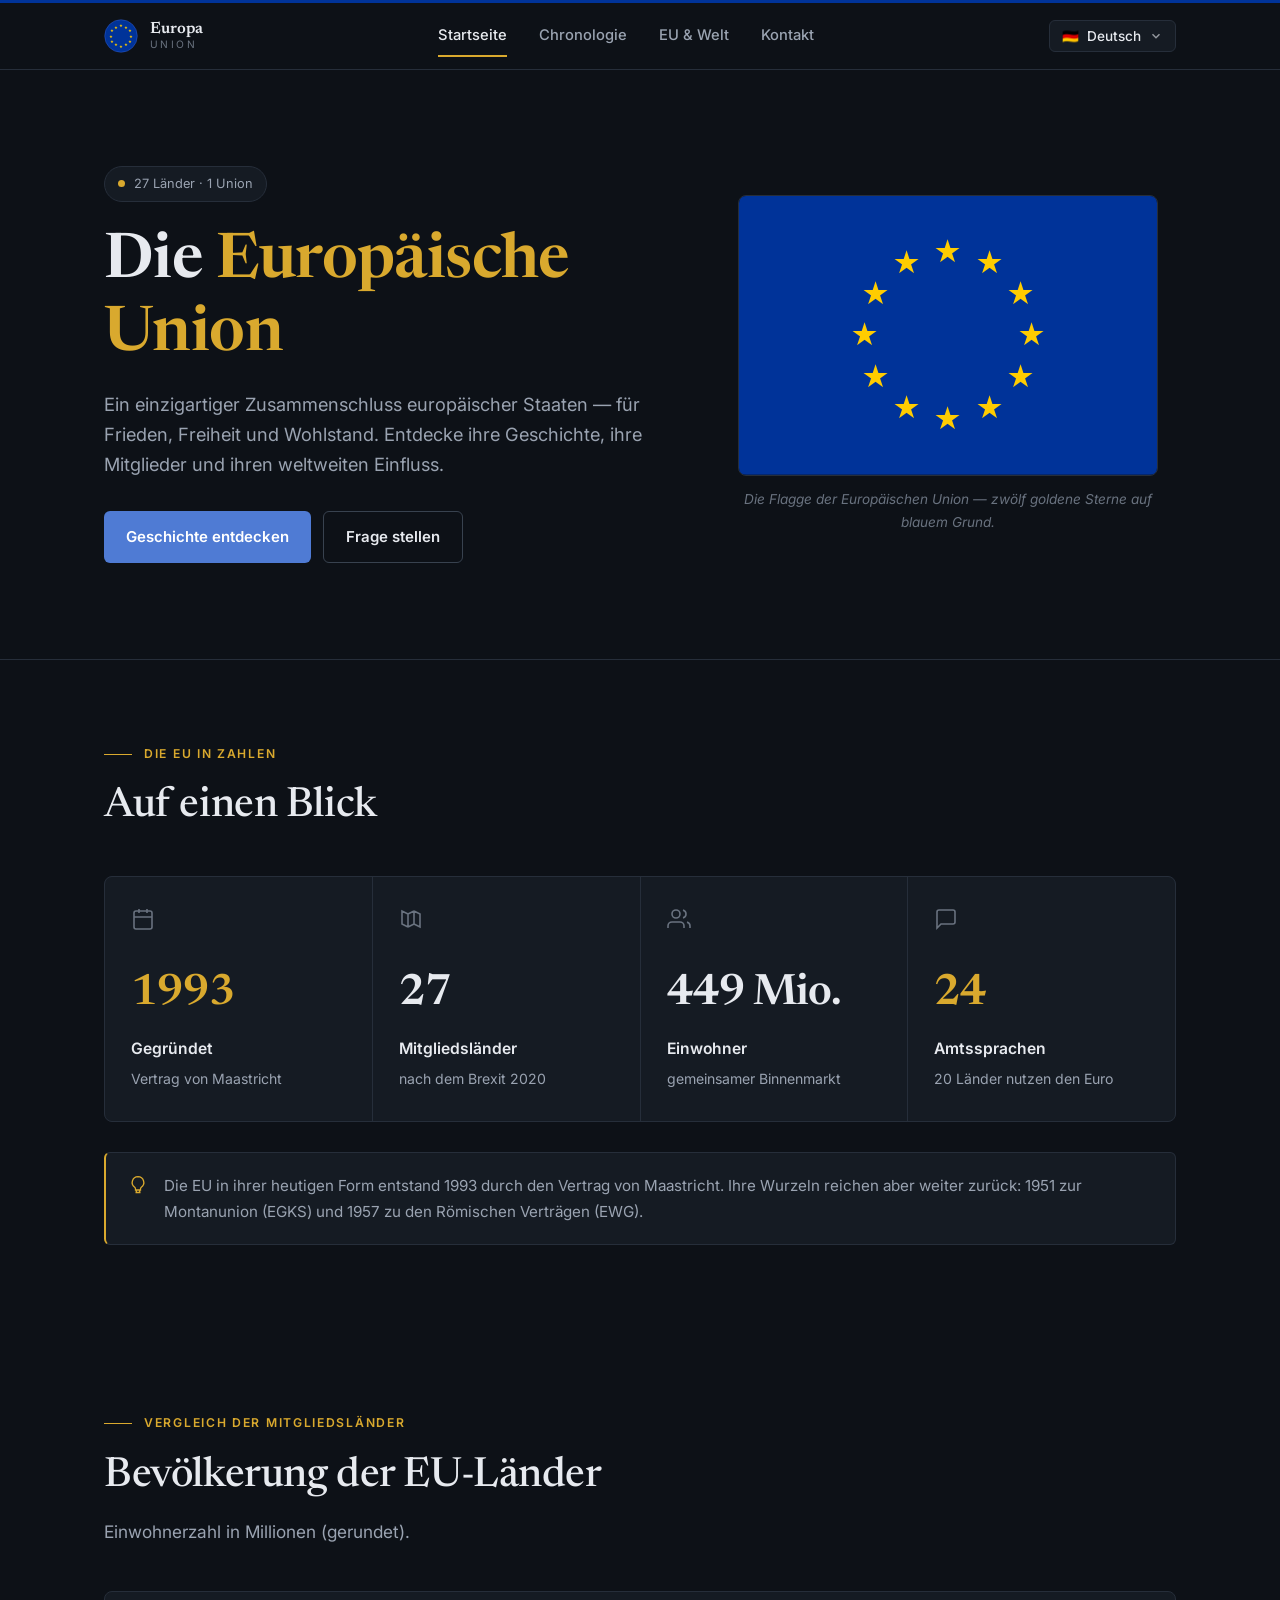
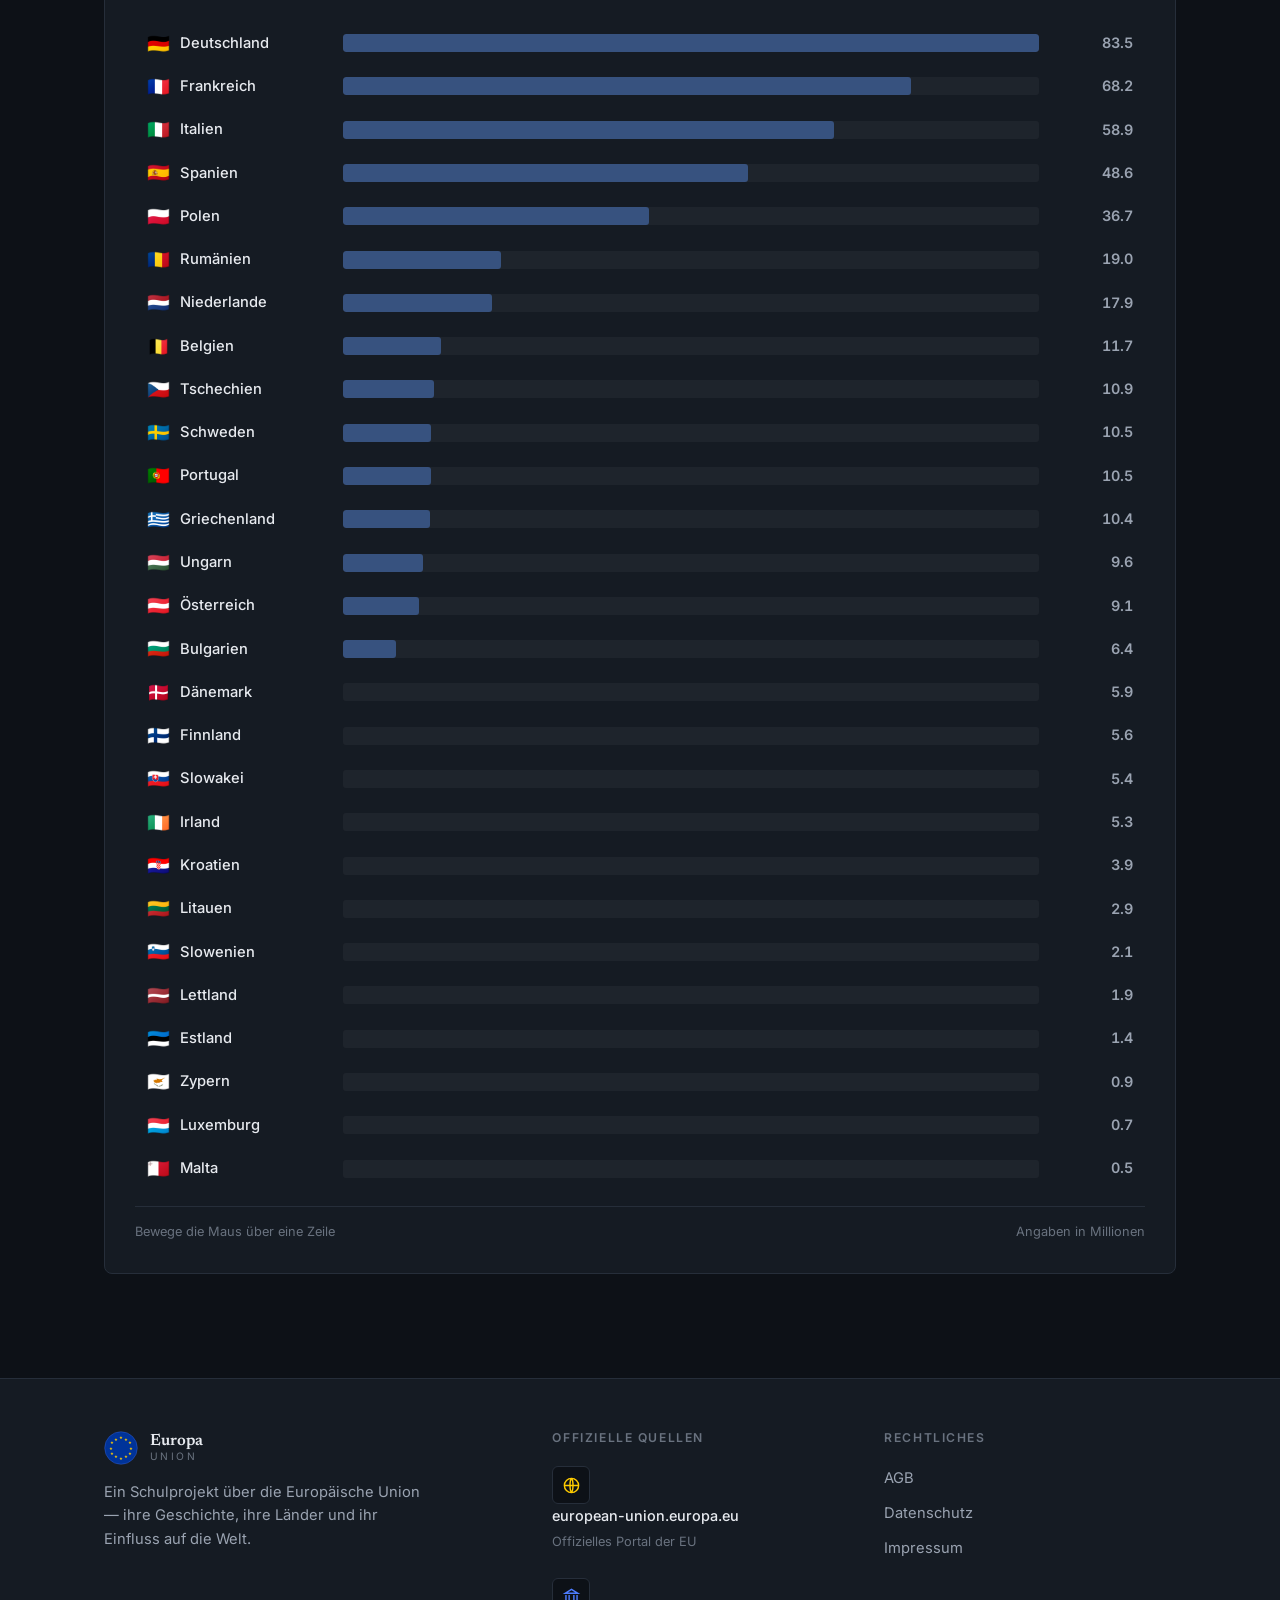
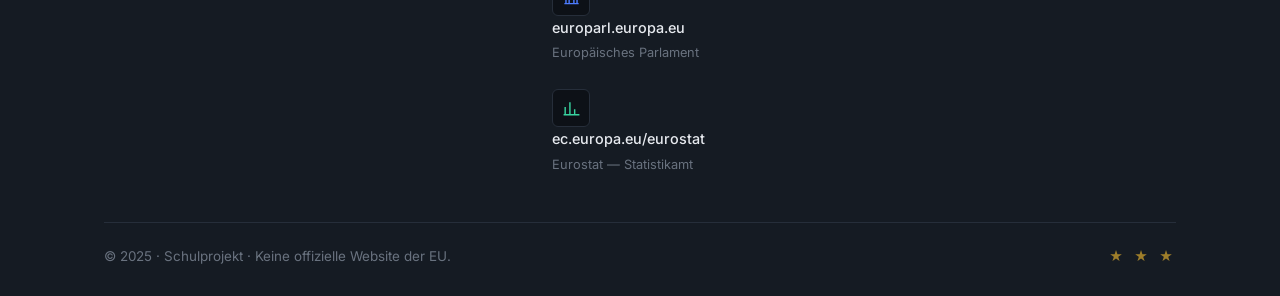
==== index.html @ d04df463 "Add files via upload" ====
<!DOCTYPE html>
<html lang="de">
<head>
  <meta charset="UTF-8">
  <meta name="viewport" content="width=device-width, initial-scale=1.0">
  <title>Europäische Union — Startseite</title>
  <meta name="description" content="Ein Schulprojekt über die Europäische Union: Geschichte, Mitgliedsländer und weltweiter Einfluss.">
  <link rel="stylesheet" href="css/style.css">
  <link rel="icon" href="data:image/svg+xml,<svg xmlns='http://www.w3.org/2000/svg' viewBox='0 0 100 100'><circle cx='50' cy='50' r='48' fill='%23003399'/><text x='50' y='60' font-size='40' text-anchor='middle' fill='%23ffcc00'>★</text></svg>">
</head>
<body data-page="home">

  <!-- HERO -->
  <section class="hero">
    <div class="container hero-grid">
      <div class="reveal">
        <span class="badge"><span class="dot"></span><span data-i18n="home.badge"></span></span>
        <h1><span data-i18n="home.title1"></span> <span class="grad" data-i18n="home.titleGrad"></span></h1>
        <p class="lead" data-i18n="home.subtitle"></p>
        <div class="hero-cta">
          <a class="btn btn-primary" href="chronologie.html" data-i18n="cta.explore"></a>
          <a class="btn btn-ghost" href="kontakt.html" data-i18n="cta.contact"></a>
        </div>
      </div>
      <div class="reveal d2">
        <figure class="flag-figure">
          <svg id="euFlag" viewBox="0 0 90 60" role="img" aria-label="Flagge der Europäischen Union"></svg>
          <figcaption data-i18n="home.flagCaption"></figcaption>
        </figure>
      </div>
    </div>
  </section>

  <!-- FAKTEN -->
  <section id="fakten">
    <div class="container">
      <div class="section-head reveal">
        <span class="eyebrow" data-i18n="home.factsEyebrow"></span>
        <h2 class="section-title" data-i18n="home.factsTitle"></h2>
      </div>
      <div class="stat-grid">
        <div class="stat-card reveal">
          <div class="ico"><svg viewBox="0 0 24 24" fill="none" stroke="currentColor" stroke-width="1.6"><rect x="3" y="4" width="18" height="18" rx="2"/><path d="M16 2v4M8 2v4M3 10h18"/></svg></div>
          <div class="num gold" data-i18n="fact.founded.n"></div>
          <div class="label" data-i18n="fact.founded.l"></div>
          <div class="desc" data-i18n="fact.founded.d"></div>
        </div>
        <div class="stat-card reveal d1">
          <div class="ico"><svg viewBox="0 0 24 24" fill="none" stroke="currentColor" stroke-width="1.6"><path d="M9 20l-6-3V4l6 3m0 13l6-3m-6 3V7m6 10l6 3V7l-6-3m0 13V4m0 0L9 7"/></svg></div>
          <div class="num" data-i18n="fact.members.n"></div>
          <div class="label" data-i18n="fact.members.l"></div>
          <div class="desc" data-i18n="fact.members.d"></div>
        </div>
        <div class="stat-card reveal d2">
          <div class="ico"><svg viewBox="0 0 24 24" fill="none" stroke="currentColor" stroke-width="1.6"><path d="M17 21v-2a4 4 0 0 0-4-4H5a4 4 0 0 0-4 4v2M9 11a4 4 0 1 0 0-8 4 4 0 0 0 0 8zM23 21v-2a4 4 0 0 0-3-3.87M16 3.13a4 4 0 0 1 0 7.75"/></svg></div>
          <div class="num" data-i18n="fact.pop.n"></div>
          <div class="label" data-i18n="fact.pop.l"></div>
          <div class="desc" data-i18n="fact.pop.d"></div>
        </div>
        <div class="stat-card reveal d3">
          <div class="ico"><svg viewBox="0 0 24 24" fill="none" stroke="currentColor" stroke-width="1.6"><path d="M21 15a2 2 0 0 1-2 2H7l-4 4V5a2 2 0 0 1 2-2h14a2 2 0 0 1 2 2z"/></svg></div>
          <div class="num gold" data-i18n="fact.lang.n"></div>
          <div class="label" data-i18n="fact.lang.l"></div>
          <div class="desc" data-i18n="fact.lang.d"></div>
        </div>
      </div>
      <div class="note-box reveal">
        <span class="ico"><svg viewBox="0 0 24 24" fill="none" stroke="currentColor" stroke-width="1.6"><path d="M12 2a7 7 0 0 0-4 12.7c.6.5 1 1.3 1 2.1V18h6v-1.2c0-.8.4-1.6 1-2.1A7 7 0 0 0 12 2zM9 21h6M10 18v3M14 18v3"/></svg></span>
        <p data-i18n="home.foundNote"></p>
      </div>
    </div>
  </section>

  <!-- BEVÖLKERUNGSDIAGRAMM -->
  <section id="bevoelkerung">
    <div class="container">
      <div class="section-head reveal">
        <span class="eyebrow" data-i18n="chart.eyebrow"></span>
        <h2 class="section-title" data-i18n="chart.title"></h2>
        <p class="lead" data-i18n="chart.sub"></p>
      </div>
      <div class="chart reveal">
        <div id="chart-mount"></div>
        <div class="chart-legend">
          <span data-i18n="chart.legendL"></span>
          <span data-i18n="chart.legendR"></span>
        </div>
      </div>
    </div>
  </section>

  <script src="js/i18n.js"></script>
  <script src="js/main.js"></script>
  <script>
    /* Echte EU-Flagge zeichnen: blaues Feld, 12 goldene Sterne im Kreis */
    (function () {
      const svg = document.getElementById("euFlag");
      if (!svg) return;
      let stars = "";
      const cx = 45, cy = 30, r = 18; // Sternenkreis mittig
      for (let i = 0; i < 12; i++) {
        const a = (i / 12) * Math.PI * 2 - Math.PI / 2;
        const x = (cx + r * Math.cos(a)).toFixed(2);
        const y = (cy + r * Math.sin(a)).toFixed(2);
        stars += `<text x="${x}" y="${y}" font-size="6" fill="#ffcc00" text-anchor="middle" dominant-baseline="central">★</text>`;
      }
      svg.innerHTML = `<rect width="90" height="60" fill="#003399"/>${stars}`;
    })();
  </script>
</body>
</html>
---- css/style.css ----
/* ============================================================
   EUROPÄISCHE UNION — Projektwebsite
   Ruhiges, redaktionelles Dark-Design. Zurückhaltung statt Effekte:
   flächige Farben, feine Linien, Serifen-Überschriften.
   Autor: Yana Babenko
   ============================================================ */

@import url('https://fonts.googleapis.com/css2?family=Newsreader:opsz,wght@6..72,400;6..72,500;6..72,600;6..72,700&family=Inter:wght@400;500;600;700&display=swap');

/* ---------- Design Tokens ---------- */
:root {
  --bg:          #0d1117;
  --surface:     #151b23;
  --surface-2:   #1b222c;
  --border:      #262e3a;
  --border-strong:#38424f;

  --blue:        #4f7bd4;   /* ruhiges EU-Blau, flächig eingesetzt */
  --blue-dim:    #37527f;
  --blue-tint:   #182339;
  --gold:        #d9a92e;   /* gedämpftes Gold, sehr sparsam */
  --flag-blue:   #003399;   /* echtes EU-Flaggenblau */
  --flag-gold:   #ffcc00;   /* echtes EU-Sternengold */

  --text:        #e7eaef;
  --text-muted:  #9aa3b1;
  --text-dim:    #69727f;

  --ok:   #4ba585;
  --err:  #d76b6b;

  --radius:    8px;
  --radius-sm: 6px;

  --shadow: 0 10px 30px rgba(0, 0, 0, 0.35);

  --maxw: 1120px;
  --nav-h: 70px;

  --font-serif: "Newsreader", Georgia, "Times New Roman", serif;
  --font-sans:  "Inter", system-ui, -apple-system, "Segoe UI", Arial, sans-serif;

  --ease: cubic-bezier(0.4, 0, 0.2, 1);
}

/* ---------- Reset ---------- */
* { margin: 0; padding: 0; box-sizing: border-box; }

html {
  scroll-behavior: smooth;
  scroll-padding-top: calc(var(--nav-h) + 20px);
}

body {
  font-family: var(--font-sans);
  background: var(--bg);
  color: var(--text);
  line-height: 1.7;
  min-height: 100vh;
  overflow-x: hidden;
  -webkit-font-smoothing: antialiased;
}

a { color: inherit; text-decoration: none; }
img { max-width: 100%; display: block; }
button { font-family: inherit; cursor: pointer; border: none; background: none; color: inherit; }
ul { list-style: none; }

::selection { background: var(--blue); color: #fff; }

/* ---------- Layout helpers ---------- */
.container { width: 100%; max-width: var(--maxw); margin-inline: auto; padding-inline: 24px; }
section { padding-block: 84px; }
.section-head { max-width: 680px; margin-bottom: 44px; }

.eyebrow {
  display: flex; align-items: center; gap: 12px;
  font-size: 0.76rem; font-weight: 600; letter-spacing: 0.14em; text-transform: uppercase;
  color: var(--gold); margin-bottom: 18px; font-family: var(--font-sans);
}
.eyebrow::before { content: ""; width: 28px; height: 1px; background: var(--gold); display: inline-block; }

h1, h2, h3, h4 { font-family: var(--font-serif); font-weight: 600; line-height: 1.18; letter-spacing: -0.01em; }
h2.section-title { font-size: clamp(1.8rem, 3.4vw, 2.6rem); font-weight: 500; }
.lead { color: var(--text-muted); font-size: 1.08rem; margin-top: 16px; font-family: var(--font-sans); }
.accent { color: var(--gold); }
.grad { color: var(--gold); } /* Kompatibilität: früher Verlauf, jetzt flächig */

/* ============================================================
   HEADER / NAVIGATION
   ============================================================ */
.site-header {
  position: sticky; top: 0; z-index: 100;
  height: var(--nav-h);
  background: var(--bg);
  border-top: 3px solid var(--flag-blue);
  border-bottom: 1px solid var(--border);
}
.nav { height: 100%; display: flex; align-items: center; justify-content: space-between; gap: 20px; }

/* Logo */
.logo { display: flex; align-items: center; gap: 12px; }
.logo svg { width: 34px; height: 34px; border-radius: 3px; }
.logo-text { display: flex; flex-direction: column; line-height: 1.1; }
.logo-text b { font-size: 1.02rem; font-family: var(--font-serif); font-weight: 600; }
.logo-text span { font-size: 0.64rem; color: var(--text-dim); letter-spacing: 0.24em; text-transform: uppercase; }

/* Nav links */
.nav-links { display: flex; align-items: center; gap: 4px; }
.nav-links a {
  position: relative; padding: 8px 14px; border-radius: var(--radius-sm);
  font-size: 0.92rem; font-weight: 500; color: var(--text-muted);
  transition: color .2s var(--ease);
}
.nav-links a:hover { color: var(--text); }
.nav-links a.active { color: var(--text); }
.nav-links a.active::after {
  content: ""; position: absolute; left: 14px; right: 14px; bottom: 0; height: 2px;
  background: var(--gold);
}

/* Language switcher */
.lang { position: relative; }
.lang-btn {
  display: flex; align-items: center; gap: 8px;
  padding: 7px 12px; border: 1px solid var(--border); border-radius: var(--radius-sm);
  background: var(--surface); color: var(--text); font-weight: 500; font-size: 0.85rem;
  transition: border-color .2s;
}
.lang-btn:hover { border-color: var(--border-strong); }
.lang-btn .chev { transition: transform .2s var(--ease); opacity: .6; }
.lang.open .lang-btn .chev { transform: rotate(180deg); }
.lang-menu {
  position: absolute; right: 0; top: calc(100% + 8px); min-width: 178px;
  background: var(--surface); border: 1px solid var(--border); border-radius: var(--radius);
  box-shadow: var(--shadow); padding: 5px; overflow: hidden;
  opacity: 0; visibility: hidden; transform: translateY(-6px);
  transition: opacity .16s var(--ease), transform .16s var(--ease), visibility .16s;
}
.lang.open .lang-menu { opacity: 1; visibility: visible; transform: translateY(0); }
.lang-menu button {
  display: flex; align-items: center; gap: 10px; width: 100%; text-align: left;
  padding: 9px 11px; border-radius: var(--radius-sm); font-size: 0.9rem; color: var(--text-muted);
  transition: background .15s, color .15s;
}
.lang-menu button:hover { background: rgba(255,255,255,.04); color: var(--text); }
.lang-menu button.active { color: var(--text); font-weight: 600; }
.lang-menu button.active::after { content: "✓"; margin-left: auto; color: var(--gold); }
.lang-menu .flag { font-size: 1.1rem; }

/* Burger (mobile) */
.burger { display: none; width: 40px; height: 40px; border: 1px solid var(--border);
  border-radius: var(--radius-sm); background: var(--surface); flex-direction: column; gap: 4px;
  align-items: center; justify-content: center; }
.burger span { width: 17px; height: 2px; background: var(--text); border-radius: 2px; }

/* ============================================================
   HERO
   ============================================================ */
.hero { padding-block: clamp(56px, 9vw, 96px); border-bottom: 1px solid var(--border); }
.hero-grid { display: grid; grid-template-columns: 1.1fr 0.9fr; gap: 60px; align-items: center; }
.badge {
  display: inline-flex; align-items: center; gap: 9px; padding: 6px 13px;
  border: 1px solid var(--border); border-radius: 999px; background: var(--surface);
  font-size: 0.8rem; color: var(--text-muted); margin-bottom: 24px;
}
.badge .dot { width: 7px; height: 7px; border-radius: 50%; background: var(--gold); }
.hero h1 { font-size: clamp(2.3rem, 5.2vw, 3.9rem); font-weight: 600; }
.hero p.lead { font-size: 1.14rem; max-width: 540px; line-height: 1.65; }
.hero-cta { display: flex; gap: 12px; margin-top: 32px; flex-wrap: wrap; }

.btn {
  display: inline-flex; align-items: center; gap: 9px;
  padding: 12px 22px; border-radius: var(--radius-sm); font-weight: 600; font-size: 0.94rem;
  transition: background .2s var(--ease), border-color .2s var(--ease), transform .15s var(--ease);
}
.btn-primary { background: var(--blue); color: #fff; }
.btn-primary:hover { background: #5f89de; transform: translateY(-1px); }
.btn-ghost { border: 1px solid var(--border-strong); background: transparent; color: var(--text); }
.btn-ghost:hover { background: var(--surface); }
.btn-gold { background: var(--gold); color: #2a1f00; }
.btn-gold:hover { background: #e8ba45; transform: translateY(-1px); }

/* EU-Flagge (statisch, echt) */
.flag-figure { max-width: 420px; margin-inline: auto; }
.flag-figure svg { width: 100%; height: auto; border: 1px solid var(--border); border-radius: var(--radius); display: block; }
.flag-figure figcaption { margin-top: 12px; text-align: center; color: var(--text-dim); font-size: 0.85rem; font-style: italic; }

/* ============================================================
   FACTS / STAT CARDS
   ============================================================ */
.stat-grid { display: grid; grid-template-columns: repeat(4, 1fr); gap: 1px; background: var(--border);
  border: 1px solid var(--border); border-radius: var(--radius); overflow: hidden; }
.stat-card {
  background: var(--surface); padding: 30px 26px;
  transition: background .2s var(--ease);
}
.stat-card:hover { background: var(--surface-2); }
.stat-card .ico { color: var(--text-dim); margin-bottom: 18px; }
.stat-card .ico svg { width: 24px; height: 24px; }
.stat-card .num { font-family: var(--font-serif); font-size: clamp(2rem, 3.4vw, 2.7rem);
  font-weight: 600; letter-spacing: -0.02em; color: var(--text); }
.stat-card .num.gold { color: var(--gold); }
.stat-card .label { font-weight: 600; margin-top: 6px; font-size: 0.98rem; }
.stat-card .desc { color: var(--text-muted); font-size: 0.88rem; margin-top: 4px; }

/* founding note box */
.note-box {
  margin-top: 30px; display: flex; gap: 16px; align-items: flex-start;
  background: var(--surface); border: 1px solid var(--border); border-left: 2px solid var(--gold);
  border-radius: var(--radius-sm); padding: 20px 22px;
}
.note-box .ico { color: var(--gold); flex-shrink: 0; margin-top: 2px; }
.note-box .ico svg { width: 20px; height: 20px; }
.note-box p { color: var(--text-muted); font-size: 0.95rem; }

/* ============================================================
   POPULATION CHART
   ============================================================ */
.chart {
  background: var(--surface); border: 1px solid var(--border); border-radius: var(--radius); padding: 30px;
}
.chart-row {
  display: grid; grid-template-columns: 180px 1fr 78px; align-items: center; gap: 16px;
  padding: 6px 12px; border-radius: var(--radius-sm); transition: background .18s;
}
.chart-row:hover { background: var(--blue-tint); }
.chart-row .cn { display: flex; align-items: center; gap: 10px; font-weight: 500; font-size: 0.92rem; }
.chart-row .cn .flag { font-size: 1.15rem; }
.chart-track { height: 18px; background: rgba(255,255,255,.04); border-radius: 3px; overflow: hidden; }
.chart-bar {
  height: 100%; width: 0; border-radius: 3px; background: var(--blue-dim);
  transition: width 1s var(--ease), background .18s;
}
.chart-row:hover .chart-bar { background: var(--gold); }
.chart-val { text-align: right; font-variant-numeric: tabular-nums; font-weight: 600;
  color: var(--text-muted); font-size: 0.9rem; }
.chart-row:hover .chart-val { color: var(--text); }
.chart-legend { display: flex; justify-content: space-between; color: var(--text-dim);
  font-size: .8rem; margin-top: 16px; border-top: 1px solid var(--border); padding-top: 14px; }

/* ============================================================
   CHRONOLOGIE / TIMELINE
   ============================================================ */
/* Vollbreiter Viewport mit automatischem, wiederholendem Durchlauf */
.timeline-viewport {
  position: relative; width: 100%; height: 580px; padding-top: 20px; overflow: hidden;
  box-sizing: border-box;
  -webkit-mask-image: linear-gradient(90deg, transparent 0, #000 7%, #000 93%, transparent 100%);
          mask-image: linear-gradient(90deg, transparent 0, #000 7%, #000 93%, transparent 100%);
}
/* im normalen Fluss (relative) → reserviert Platz und kann die Blöcke darunter nie überlappen */
.timeline { position: relative; width: 2200px; height: 520px; }
.timeline.running {
  animation: tl-pan var(--tl-dur, 26s) ease-in-out infinite,
             tl-fade var(--tl-dur, 26s) ease-in-out infinite;
  will-change: transform, opacity;
}
.timeline-viewport:hover .timeline.running { animation-play-state: paused; }
.timeline svg { position: absolute; inset: 0; width: 100%; height: 100%; overflow: visible; }
.timeline .curve { fill: none; stroke: var(--blue-dim); stroke-width: 2; }

/* nach rechts durch die Zeitachse fahren … */
@keyframes tl-pan {
  0%, 6%    { transform: translateX(0); }
  86%, 100% { transform: translateX(calc(-1 * var(--tl-pan, 0px))); }
}
/* … am Ende abdunkeln und unsichtbar zurück an den Anfang springen */
@keyframes tl-fade {
  0%, 3%    { opacity: 0; }
  9%, 88%   { opacity: 1; }
  96%, 100% { opacity: 0; }
}

.tl-node { position: absolute; transform: translate(-50%, -50%); width: 190px; }
.tl-node .pt {
  position: absolute; left: 50%; top: 50%; transform: translate(-50%,-50%);
  width: 14px; height: 14px; border-radius: 50%; background: var(--gold);
  box-shadow: 0 0 0 4px var(--bg), 0 0 0 5px var(--border-strong); z-index: 3;
}
.tl-card {
  position: absolute; left: 50%; transform: translateX(-50%); width: 190px;
  display: block; text-decoration: none; color: inherit; cursor: pointer;
  background: var(--surface); border: 1px solid var(--border); border-radius: var(--radius);
  padding: 12px; transition: border-color .2s var(--ease), transform .2s var(--ease);
}
.tl-card:hover { border-color: var(--gold); transform: translateX(-50%) translateY(-4px); }
.tl-card .more {
  display: inline-flex; align-items: center; gap: 4px; margin-top: 8px;
  font-size: 0.74rem; font-weight: 600; color: var(--gold); opacity: 0; transition: opacity .2s;
}
.tl-card .more::after { content: "↓"; }
.tl-card:hover .more { opacity: 1; }
.tl-node.up .tl-card { bottom: calc(50% + 30px); }
.tl-node.down .tl-card { top: calc(50% + 30px); }
.tl-card .yr { font-family: var(--font-serif); font-weight: 700; color: var(--gold); font-size: 1.1rem; }
.tl-card .tt { font-weight: 600; font-size: 0.88rem; margin: 2px 0 5px; }
.tl-card .ds { font-size: 0.79rem; color: var(--text-muted); line-height: 1.5; }

/* detailed history blocks */
.history { display: grid; gap: 20px; }
.hist-item {
  display: grid; grid-template-columns: 240px 1fr; gap: 30px; align-items: stretch;
  background: var(--surface); border: 1px solid var(--border); border-radius: var(--radius); overflow: hidden;
  scroll-margin-top: 92px; /* Platz für den fixierten Header beim Anspringen */
}
/* kurzes Aufleuchten, wenn man über den Zeitstrahl hierher springt */
.hist-item.flash { animation: hist-flash 1.6s var(--ease); }
@keyframes hist-flash {
  0%   { box-shadow: 0 0 0 0 rgba(217,169,46,0); border-color: var(--gold); }
  18%  { box-shadow: 0 0 0 3px rgba(217,169,46,.35); border-color: var(--gold); }
  100% { box-shadow: 0 0 0 0 rgba(217,169,46,0); border-color: var(--border); }
}
.hist-item:nth-child(even) { grid-template-columns: 1fr 240px; }
.hist-item:nth-child(even) .ph { order: 2; }
.hist-item .body { padding: 30px; align-self: center; }
.hist-item .yr-tag {
  display: inline-block; font-family: var(--font-serif); font-weight: 700; color: var(--gold);
  font-size: 1.5rem; margin-bottom: 8px;
}
.hist-item h3 { font-size: 1.4rem; margin-bottom: 10px; font-weight: 600; }
.hist-item p { color: var(--text-muted); font-size: 0.98rem; }

/* ---------- Image placeholder (falls kein Foto geladen) ---------- */
.ph {
  position: relative; min-height: 190px; height: 100%;
  display: grid; place-items: center; overflow: hidden;
  background: var(--surface-2); border-right: 1px solid var(--border);
}
.ph img { position: absolute; inset: 0; width: 100%; height: 100%; object-fit: cover; z-index: 2; }
.ph .ph-face { text-align: center; z-index: 1; padding: 16px; color: var(--text-dim); }
.ph .ph-face .ic { font-size: 2.4rem; display: block; opacity: .5; filter: grayscale(.3); }
.ph .ph-face .yr { font-family: var(--font-serif); font-weight: 600; color: var(--text-dim); margin-top: 8px; letter-spacing: .06em; }
.tl-card .ph { border-radius: var(--radius-sm); min-height: 84px; margin-bottom: 8px; border-right: none; }
.tl-card .ph .ph-face .ic { font-size: 1.5rem; }

/* ============================================================
   ARTICLE / CMS PAGE
   ============================================================ */
.article { max-width: 720px; margin-inline: auto; }
.article > * + * { margin-top: 20px; }
.article h2 { font-size: 1.6rem; margin-top: 46px; font-weight: 600; }
.article h2:first-of-type { margin-top: 0; }
.article p { color: #c3cbd8; font-size: 1.08rem; line-height: 1.75; }
.article figure.ph { border-radius: var(--radius); min-height: 300px; margin-block: 34px; border: 1px solid var(--border); }
.article figure.ph .ph { border-right: none; }
.article .callout {
  background: var(--surface); border: 1px solid var(--border); border-left: 2px solid var(--blue);
  border-radius: var(--radius-sm); padding: 22px 24px;
}
.article .callout p { color: var(--text-muted); font-size: 1rem; }
.article .callout strong { color: var(--text); }

/* ============================================================
   CONTACT FORM
   ============================================================ */
.contact-grid { display: grid; grid-template-columns: 1fr 0.78fr; gap: 44px; align-items: start; }
.form-card { background: var(--surface); border: 1px solid var(--border); border-radius: var(--radius); padding: 32px; }
.field { margin-bottom: 20px; }
.field label { display: block; font-weight: 600; font-size: 0.88rem; margin-bottom: 8px; }
.field input, .field textarea {
  width: 100%; padding: 12px 14px; border-radius: var(--radius-sm);
  background: var(--bg); border: 1px solid var(--border); color: var(--text);
  font-family: var(--font-sans); font-size: 0.96rem; transition: border-color .2s;
}
.field textarea { resize: vertical; min-height: 150px; }
.field input:focus, .field textarea:focus { outline: none; border-color: var(--blue); }
.field input::placeholder, .field textarea::placeholder { color: var(--text-dim); }
.form-note { color: var(--text-dim); font-size: 0.82rem; margin-top: 14px; }
.form-status { margin-top: 16px; padding: 11px 15px; border-radius: var(--radius-sm); font-size: 0.9rem; display: none; }
.form-status.ok { display: block; background: rgba(75,165,133,.1); color: var(--ok); border: 1px solid rgba(75,165,133,.25); }
.form-status.err { display: block; background: rgba(215,107,107,.1); color: var(--err); border: 1px solid rgba(215,107,107,.25); }

.contact-aside .info-item {
  display: flex; gap: 14px; align-items: flex-start; padding: 18px 0; border-bottom: 1px solid var(--border);
}
.contact-aside .info-item:first-child { padding-top: 0; }
.contact-aside .info-item .ic {
  width: 40px; height: 40px; flex-shrink: 0; display: grid; place-items: center;
  background: var(--surface); border: 1px solid var(--border); border-radius: var(--radius-sm); color: var(--text-muted);
}
.contact-aside .info-item .ic svg { width: 19px; height: 19px; }
.contact-aside .info-item b { display: block; font-size: 0.95rem; }
.contact-aside .info-item span { color: var(--text-muted); font-size: 0.9rem; }

/* ============================================================
   LEGAL PAGES
   ============================================================ */
.legal { max-width: 720px; margin-inline: auto; }
.legal h2 { font-size: 1.25rem; margin-top: 34px; font-weight: 600; }
.legal h2:first-of-type { margin-top: 0; }
.legal p, .legal li { color: var(--text-muted); margin-top: 12px; }
.legal ul { list-style: disc; padding-left: 22px; margin-top: 10px; }

/* ============================================================
   PAGE HERO (Unterseiten)
   ============================================================ */
.page-hero { padding-block: 64px 8px; }
.page-hero .eyebrow { justify-content: flex-start; }
.page-hero h1 { font-size: clamp(2rem, 4.4vw, 3.1rem); font-weight: 600; }
.page-hero .lead { max-width: 620px; }

/* ============================================================
   FOOTER
   ============================================================ */
.site-footer { border-top: 1px solid var(--border); background: var(--surface); padding-block: 52px 28px; margin-top: 20px; }
.footer-top { display: grid; grid-template-columns: 1.4fr 1fr 1fr; gap: 40px; }
.footer-brand p { color: var(--text-muted); font-size: 0.92rem; margin-top: 16px; max-width: 320px; line-height: 1.6; }
.footer-col h4 { font-family: var(--font-sans); font-size: 0.76rem; letter-spacing: .13em; text-transform: uppercase;
  color: var(--text-dim); margin-bottom: 16px; font-weight: 600; }
.footer-col a { display: block; color: var(--text-muted); padding: 5px 0; font-size: 0.92rem; transition: color .18s; }
.footer-col a:hover { color: var(--text); }
.sources { display: flex; flex-direction: column; gap: 14px; }
.source-link { display: flex; align-items: center; gap: 12px; color: var(--text-muted) !important; transition: color .18s; }
.source-link:hover { color: var(--text) !important; }
.source-link .s-ic { width: 38px; height: 38px; flex-shrink: 0; border-radius: var(--radius-sm);
  display: grid; place-items: center; background: var(--bg); border: 1px solid var(--border); color: var(--text-muted); }
.source-link:hover .s-ic { color: var(--text); border-color: var(--border-strong); }
.source-link .s-ic svg { width: 19px; height: 19px; }
.source-link b { display: block; color: var(--text); font-size: 0.9rem; font-weight: 500; }
.source-link small { color: var(--text-dim); font-size: 0.8rem; }
.footer-bottom { display: flex; justify-content: space-between; align-items: center; gap: 16px;
  margin-top: 40px; padding-top: 22px; border-top: 1px solid var(--border);
  color: var(--text-dim); font-size: 0.84rem; flex-wrap: wrap; }
.footer-bottom .mini-stars { color: var(--gold); letter-spacing: .25em; opacity: .7; }

/* ============================================================
   BACK TO TOP
   ============================================================ */
.to-top {
  position: fixed; right: 24px; bottom: 24px; z-index: 90;
  width: 46px; height: 46px; border-radius: var(--radius);
  background: var(--surface); border: 1px solid var(--border-strong); color: var(--text);
  display: grid; place-items: center; box-shadow: var(--shadow);
  opacity: 0; visibility: hidden; transform: translateY(12px);
  transition: opacity .25s var(--ease), transform .25s var(--ease), visibility .25s, background .2s, border-color .2s;
}
.to-top.show { opacity: 1; visibility: visible; transform: translateY(0); }
.to-top:hover { background: var(--surface-2); border-color: var(--gold); }
.to-top svg { width: 19px; height: 19px; }

/* ============================================================
   SCROLL REVEAL ANIMATION (dezent)
   ============================================================ */
.reveal { opacity: 0; transform: translateY(16px); transition: opacity .55s var(--ease), transform .55s var(--ease); }
.reveal.visible { opacity: 1; transform: translateY(0); }
.reveal.d1 { transition-delay: .06s; }
.reveal.d2 { transition-delay: .12s; }
.reveal.d3 { transition-delay: .18s; }
.reveal.d4 { transition-delay: .24s; }
@media (prefers-reduced-motion: reduce) {
  * { animation: none !important; scroll-behavior: auto; }
  .reveal { opacity: 1; transform: none; }
}

/* ============================================================
   RESPONSIVE
   ============================================================ */
@media (max-width: 940px) {
  .hero-grid { grid-template-columns: 1fr; gap: 40px; }
  .flag-figure { max-width: 340px; }
  .stat-grid { grid-template-columns: repeat(2, 1fr); }
  .contact-grid { grid-template-columns: 1fr; }
  .footer-top { grid-template-columns: 1fr 1fr; }
  .footer-brand { grid-column: 1 / -1; }
  .hist-item, .hist-item:nth-child(even) { grid-template-columns: 1fr; }
  .hist-item:nth-child(even) .ph { order: 0; }
  .ph { border-right: none; border-bottom: 1px solid var(--border); }
}
@media (max-width: 720px) {
  .nav-links { position: fixed; inset: calc(var(--nav-h) + 3px) 0 auto 0; flex-direction: column;
    background: var(--surface); border-bottom: 1px solid var(--border); padding: 12px;
    gap: 2px; transform: translateY(-130%); transition: transform .28s var(--ease); }
  .nav-links.open { transform: translateY(0); }
  .nav-links a { width: 100%; padding: 12px 14px; }
  .burger { display: flex; }
  .chart-row { grid-template-columns: 122px 1fr 58px; gap: 10px; }
  .chart-row .cn { font-size: 0.8rem; }
  .chart { padding: 18px; }
  section { padding-block: 56px; }
}
@media (max-width: 460px) {
  .stat-grid { grid-template-columns: 1fr; }
  .footer-top { grid-template-columns: 1fr; }
}
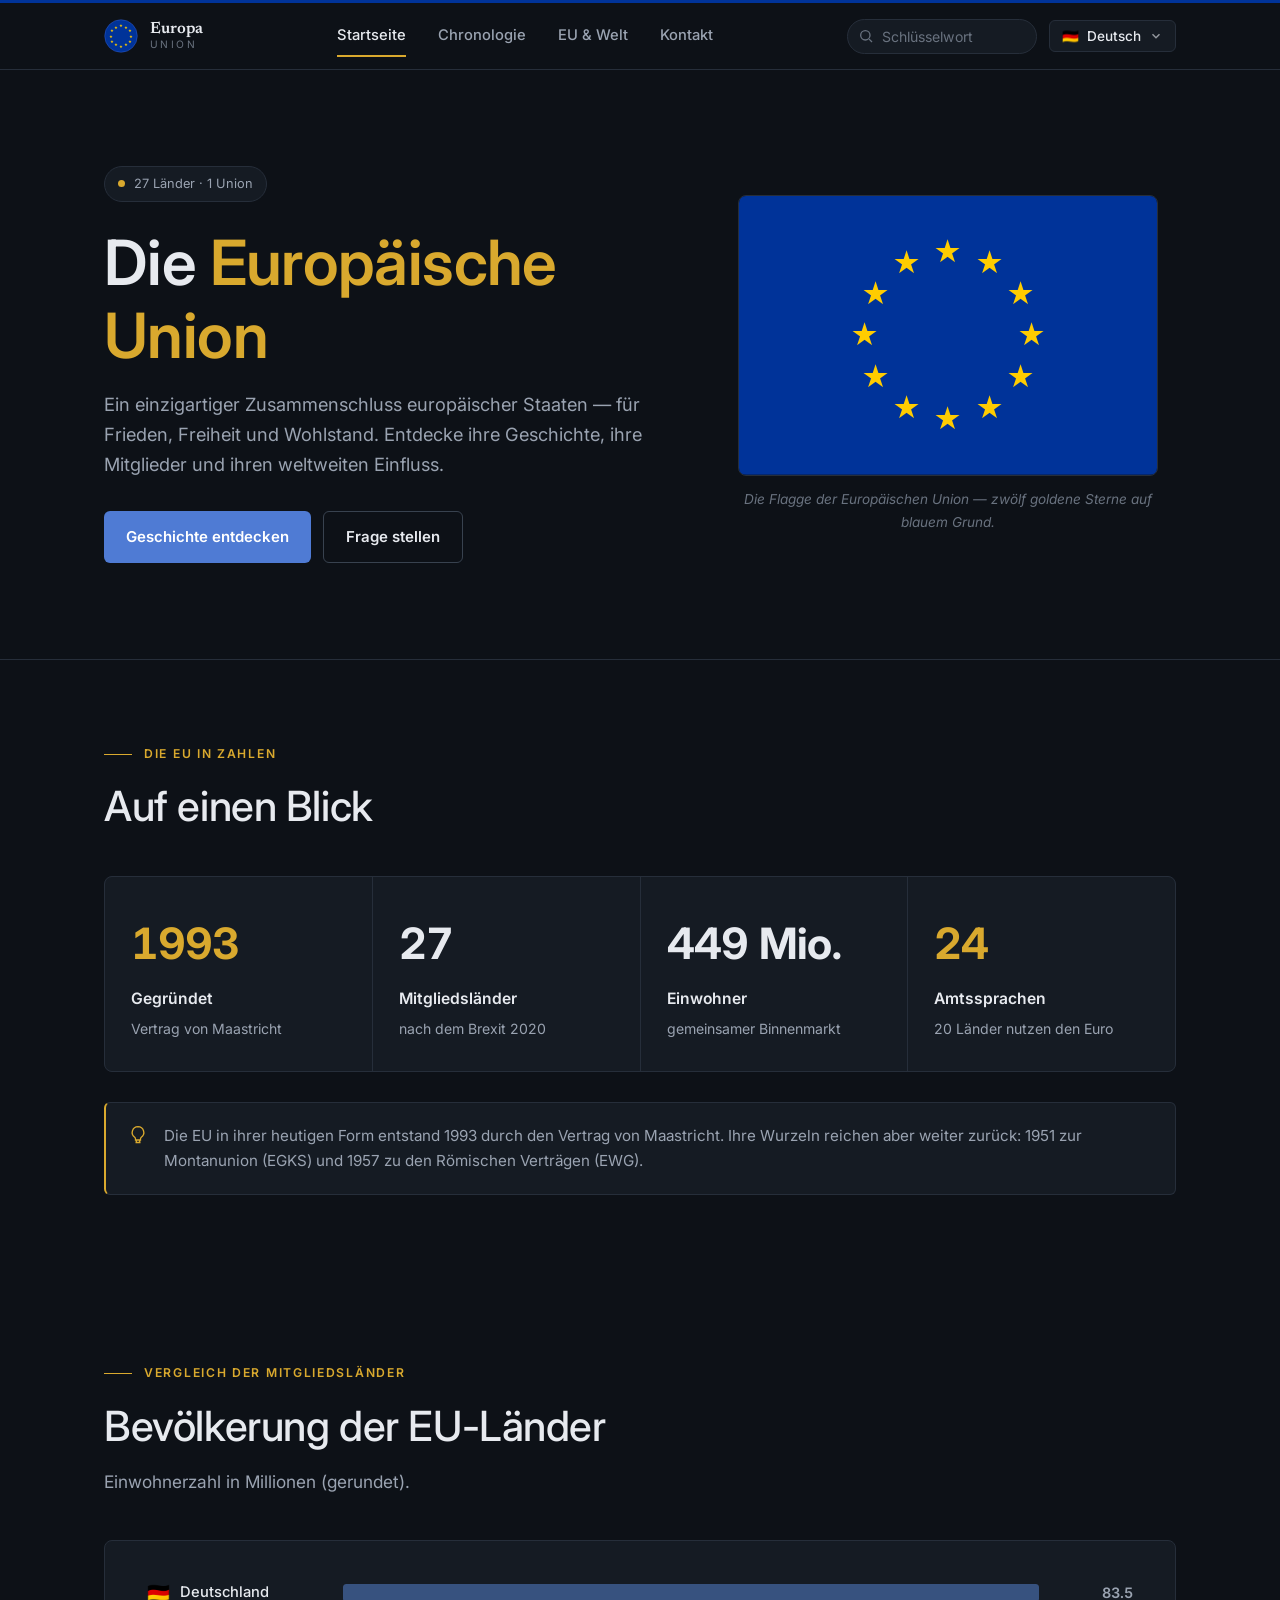
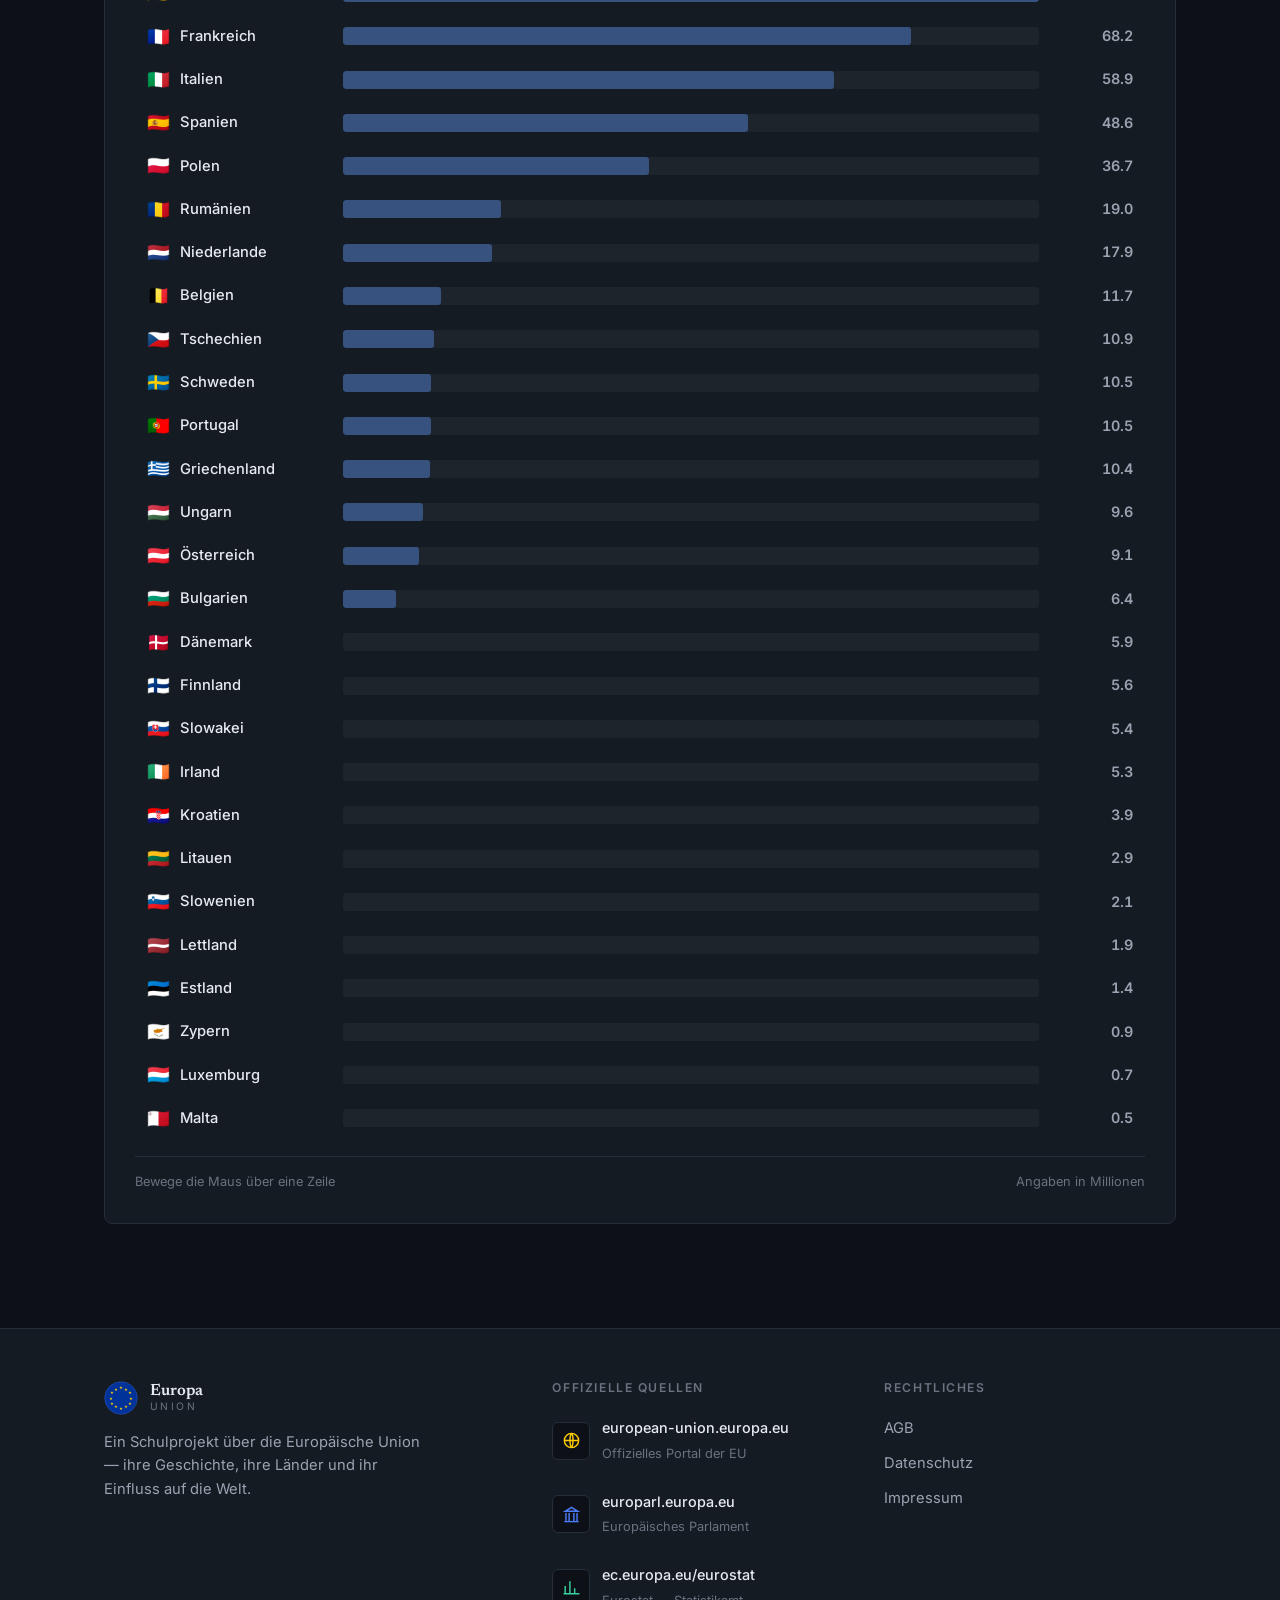
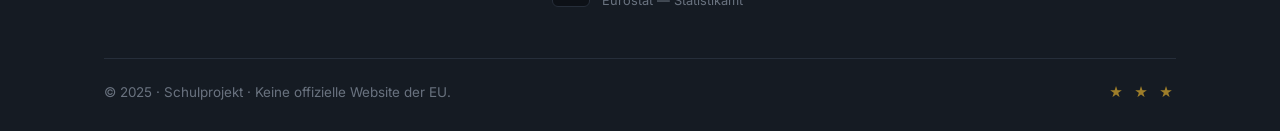
==== commit 94b87603: "Icons entfernt" ====
--- a/index.html
+++ b/index.html
@@ -40,25 +40,21 @@
       </div>
       <div class="stat-grid">
         <div class="stat-card reveal">
-          <div class="ico"><svg viewBox="0 0 24 24" fill="none" stroke="currentColor" stroke-width="1.6"><rect x="3" y="4" width="18" height="18" rx="2"/><path d="M16 2v4M8 2v4M3 10h18"/></svg></div>
           <div class="num gold" data-i18n="fact.founded.n"></div>
           <div class="label" data-i18n="fact.founded.l"></div>
           <div class="desc" data-i18n="fact.founded.d"></div>
         </div>
         <div class="stat-card reveal d1">
-          <div class="ico"><svg viewBox="0 0 24 24" fill="none" stroke="currentColor" stroke-width="1.6"><path d="M9 20l-6-3V4l6 3m0 13l6-3m-6 3V7m6 10l6 3V7l-6-3m0 13V4m0 0L9 7"/></svg></div>
           <div class="num" data-i18n="fact.members.n"></div>
           <div class="label" data-i18n="fact.members.l"></div>
           <div class="desc" data-i18n="fact.members.d"></div>
         </div>
         <div class="stat-card reveal d2">
-          <div class="ico"><svg viewBox="0 0 24 24" fill="none" stroke="currentColor" stroke-width="1.6"><path d="M17 21v-2a4 4 0 0 0-4-4H5a4 4 0 0 0-4 4v2M9 11a4 4 0 1 0 0-8 4 4 0 0 0 0 8zM23 21v-2a4 4 0 0 0-3-3.87M16 3.13a4 4 0 0 1 0 7.75"/></svg></div>
           <div class="num" data-i18n="fact.pop.n"></div>
           <div class="label" data-i18n="fact.pop.l"></div>
           <div class="desc" data-i18n="fact.pop.d"></div>
         </div>
         <div class="stat-card reveal d3">
-          <div class="ico"><svg viewBox="0 0 24 24" fill="none" stroke="currentColor" stroke-width="1.6"><path d="M21 15a2 2 0 0 1-2 2H7l-4 4V5a2 2 0 0 1 2-2h14a2 2 0 0 1 2 2z"/></svg></div>
           <div class="num gold" data-i18n="fact.lang.n"></div>
           <div class="label" data-i18n="fact.lang.l"></div>
           <div class="desc" data-i18n="fact.lang.d"></div>
--- a/css/style.css
+++ b/css/style.css
@@ -80,7 +80,7 @@
 }
 .eyebrow::before { content: ""; width: 28px; height: 1px; background: var(--gold); display: inline-block; }
 
-h1, h2, h3, h4 { font-family: var(--font-serif); font-weight: 600; line-height: 1.18; letter-spacing: -0.01em; }
+h1, h2, h3, h4 { font-family: var(--font-sans); font-weight: 600; line-height: 1.18; letter-spacing: -0.01em; }
 h2.section-title { font-size: clamp(1.8rem, 3.4vw, 2.6rem); font-weight: 500; }
 .lead { color: var(--text-muted); font-size: 1.08rem; margin-top: 16px; font-family: var(--font-sans); }
 .accent { color: var(--gold); }
@@ -148,6 +148,43 @@
 .lang-menu button.active::after { content: "✓"; margin-left: auto; color: var(--gold); }
 .lang-menu .flag { font-size: 1.1rem; }
 
+/* Suche */
+.search { position: relative; display: flex; align-items: center; }
+.search .search-ico {
+  position: absolute; left: 11px; width: 16px; height: 16px;
+  color: var(--text-dim); pointer-events: none;
+}
+.search input {
+  width: 190px; max-width: 42vw; padding: 8px 12px 8px 34px;
+  background: var(--surface); border: 1px solid var(--border); border-radius: 999px;
+  color: var(--text); font-family: var(--font-sans); font-size: 0.88rem;
+  transition: border-color .2s, width .2s var(--ease);
+}
+.search input::placeholder { color: var(--text-dim); }
+.search input:focus { outline: none; border-color: var(--border-strong); width: 230px; }
+.search input::-webkit-search-cancel-button { -webkit-appearance: none; }
+.search-results {
+  position: absolute; top: calc(100% + 8px); right: 0; width: min(390px, 82vw);
+  background: var(--surface); border: 1px solid var(--border); border-radius: var(--radius);
+  box-shadow: var(--shadow); overflow: hidden auto; max-height: 62vh;
+  opacity: 0; visibility: hidden; transform: translateY(-6px); z-index: 300;
+  transition: opacity .16s var(--ease), transform .16s var(--ease), visibility .16s;
+}
+.search-results.open { opacity: 1; visibility: visible; transform: translateY(0); }
+.search-results a {
+  display: block; padding: 10px 14px; border-bottom: 1px solid var(--border);
+  transition: background .15s;
+}
+.search-results a:last-child { border-bottom: none; }
+.search-results a:hover, .search-results a.active { background: var(--surface-2); }
+.search-results .cat {
+  display: block; font-size: 0.68rem; text-transform: uppercase; letter-spacing: .09em;
+  color: var(--gold); font-weight: 600; margin-bottom: 3px;
+}
+.search-results .snip { display: block; color: var(--text-muted); font-size: 0.86rem; line-height: 1.45; }
+.search-results mark { background: rgba(217,169,46,.28); color: var(--text); border-radius: 2px; padding: 0 1px; }
+.search-empty { padding: 14px; color: var(--text-dim); font-size: 0.9rem; text-align: center; }
+
 /* Burger (mobile) */
 .burger { display: none; width: 40px; height: 40px; border: 1px solid var(--border);
   border-radius: var(--radius-sm); background: var(--surface); flex-direction: column; gap: 4px;
@@ -196,10 +233,8 @@
   transition: background .2s var(--ease);
 }
 .stat-card:hover { background: var(--surface-2); }
-.stat-card .ico { color: var(--text-dim); margin-bottom: 18px; }
-.stat-card .ico svg { width: 24px; height: 24px; }
-.stat-card .num { font-family: var(--font-serif); font-size: clamp(2rem, 3.4vw, 2.7rem);
-  font-weight: 600; letter-spacing: -0.02em; color: var(--text); }
+.stat-card .num { font-family: var(--font-sans); font-size: clamp(2rem, 3.4vw, 2.7rem);
+  font-weight: 700; letter-spacing: -0.02em; color: var(--text); font-variant-numeric: tabular-nums; }
 .stat-card .num.gold { color: var(--gold); }
 .stat-card .label { font-weight: 600; margin-top: 6px; font-size: 0.98rem; }
 .stat-card .desc { color: var(--text-muted); font-size: 0.88rem; margin-top: 4px; }
@@ -267,9 +302,9 @@
 }
 /* … am Ende abdunkeln und unsichtbar zurück an den Anfang springen */
 @keyframes tl-fade {
-  0%, 3%    { opacity: 0; }
-  9%, 88%   { opacity: 1; }
-  96%, 100% { opacity: 0; }
+  0%, 1%    { opacity: 0; }
+  4%, 93%   { opacity: 1; }
+  97%, 100% { opacity: 0; }
 }
 
 .tl-node { position: absolute; transform: translate(-50%, -50%); width: 190px; }
@@ -293,7 +328,7 @@
 .tl-card:hover .more { opacity: 1; }
 .tl-node.up .tl-card { bottom: calc(50% + 30px); }
 .tl-node.down .tl-card { top: calc(50% + 30px); }
-.tl-card .yr { font-family: var(--font-serif); font-weight: 700; color: var(--gold); font-size: 1.1rem; }
+.tl-card .yr { font-family: var(--font-sans); font-weight: 700; color: var(--gold); font-size: 1.1rem; }
 .tl-card .tt { font-weight: 600; font-size: 0.88rem; margin: 2px 0 5px; }
 .tl-card .ds { font-size: 0.79rem; color: var(--text-muted); line-height: 1.5; }
 
@@ -315,7 +350,7 @@
 .hist-item:nth-child(even) .ph { order: 2; }
 .hist-item .body { padding: 30px; align-self: center; }
 .hist-item .yr-tag {
-  display: inline-block; font-family: var(--font-serif); font-weight: 700; color: var(--gold);
+  display: inline-block; font-family: var(--font-sans); font-weight: 700; color: var(--gold);
   font-size: 1.5rem; margin-bottom: 8px;
 }
 .hist-item h3 { font-size: 1.4rem; margin-bottom: 10px; font-weight: 600; }
@@ -330,7 +365,7 @@
 .ph img { position: absolute; inset: 0; width: 100%; height: 100%; object-fit: cover; z-index: 2; }
 .ph .ph-face { text-align: center; z-index: 1; padding: 16px; color: var(--text-dim); }
 .ph .ph-face .ic { font-size: 2.4rem; display: block; opacity: .5; filter: grayscale(.3); }
-.ph .ph-face .yr { font-family: var(--font-serif); font-weight: 600; color: var(--text-dim); margin-top: 8px; letter-spacing: .06em; }
+.ph .ph-face .yr { font-family: var(--font-sans); font-weight: 600; color: var(--text-dim); margin-top: 8px; letter-spacing: .06em; }
 .tl-card .ph { border-radius: var(--radius-sm); min-height: 84px; margin-bottom: 8px; border-right: none; }
 .tl-card .ph .ph-face .ic { font-size: 1.5rem; }
 
@@ -389,6 +424,7 @@
 .legal { max-width: 720px; margin-inline: auto; }
 .legal h2 { font-size: 1.25rem; margin-top: 34px; font-weight: 600; }
 .legal h2:first-of-type { margin-top: 0; }
+.legal .note-box + h2 { margin-top: 28px; }
 .legal p, .legal li { color: var(--text-muted); margin-top: 12px; }
 .legal ul { list-style: disc; padding-left: 22px; margin-top: 10px; }
 
@@ -411,8 +447,8 @@
 .footer-col a { display: block; color: var(--text-muted); padding: 5px 0; font-size: 0.92rem; transition: color .18s; }
 .footer-col a:hover { color: var(--text); }
 .sources { display: flex; flex-direction: column; gap: 14px; }
-.source-link { display: flex; align-items: center; gap: 12px; color: var(--text-muted) !important; transition: color .18s; }
-.source-link:hover { color: var(--text) !important; }
+.footer-col .source-link { display: flex; align-items: center; gap: 12px; color: var(--text-muted) !important; transition: color .18s; }
+.footer-col .source-link:hover { color: var(--text) !important; }
 .source-link .s-ic { width: 38px; height: 38px; flex-shrink: 0; border-radius: var(--radius-sm);
   display: grid; place-items: center; background: var(--bg); border: 1px solid var(--border); color: var(--text-muted); }
 .source-link:hover .s-ic { color: var(--text); border-color: var(--border-strong); }
@@ -474,6 +510,11 @@
   .nav-links.open { transform: translateY(0); }
   .nav-links a { width: 100%; padding: 12px 14px; }
   .burger { display: flex; }
+  /* Suche wird per JS ins Burger-Menü verschoben → volle Breite */
+  .nav-links .search { width: 100%; margin-bottom: 6px; }
+  .nav-links .search input,
+  .nav-links .search input:focus { width: 100%; max-width: none; }
+  .nav-links .search-results { width: 100%; }
   .chart-row { grid-template-columns: 122px 1fr 58px; gap: 10px; }
   .chart-row .cn { font-size: 0.8rem; }
   .chart { padding: 18px; }
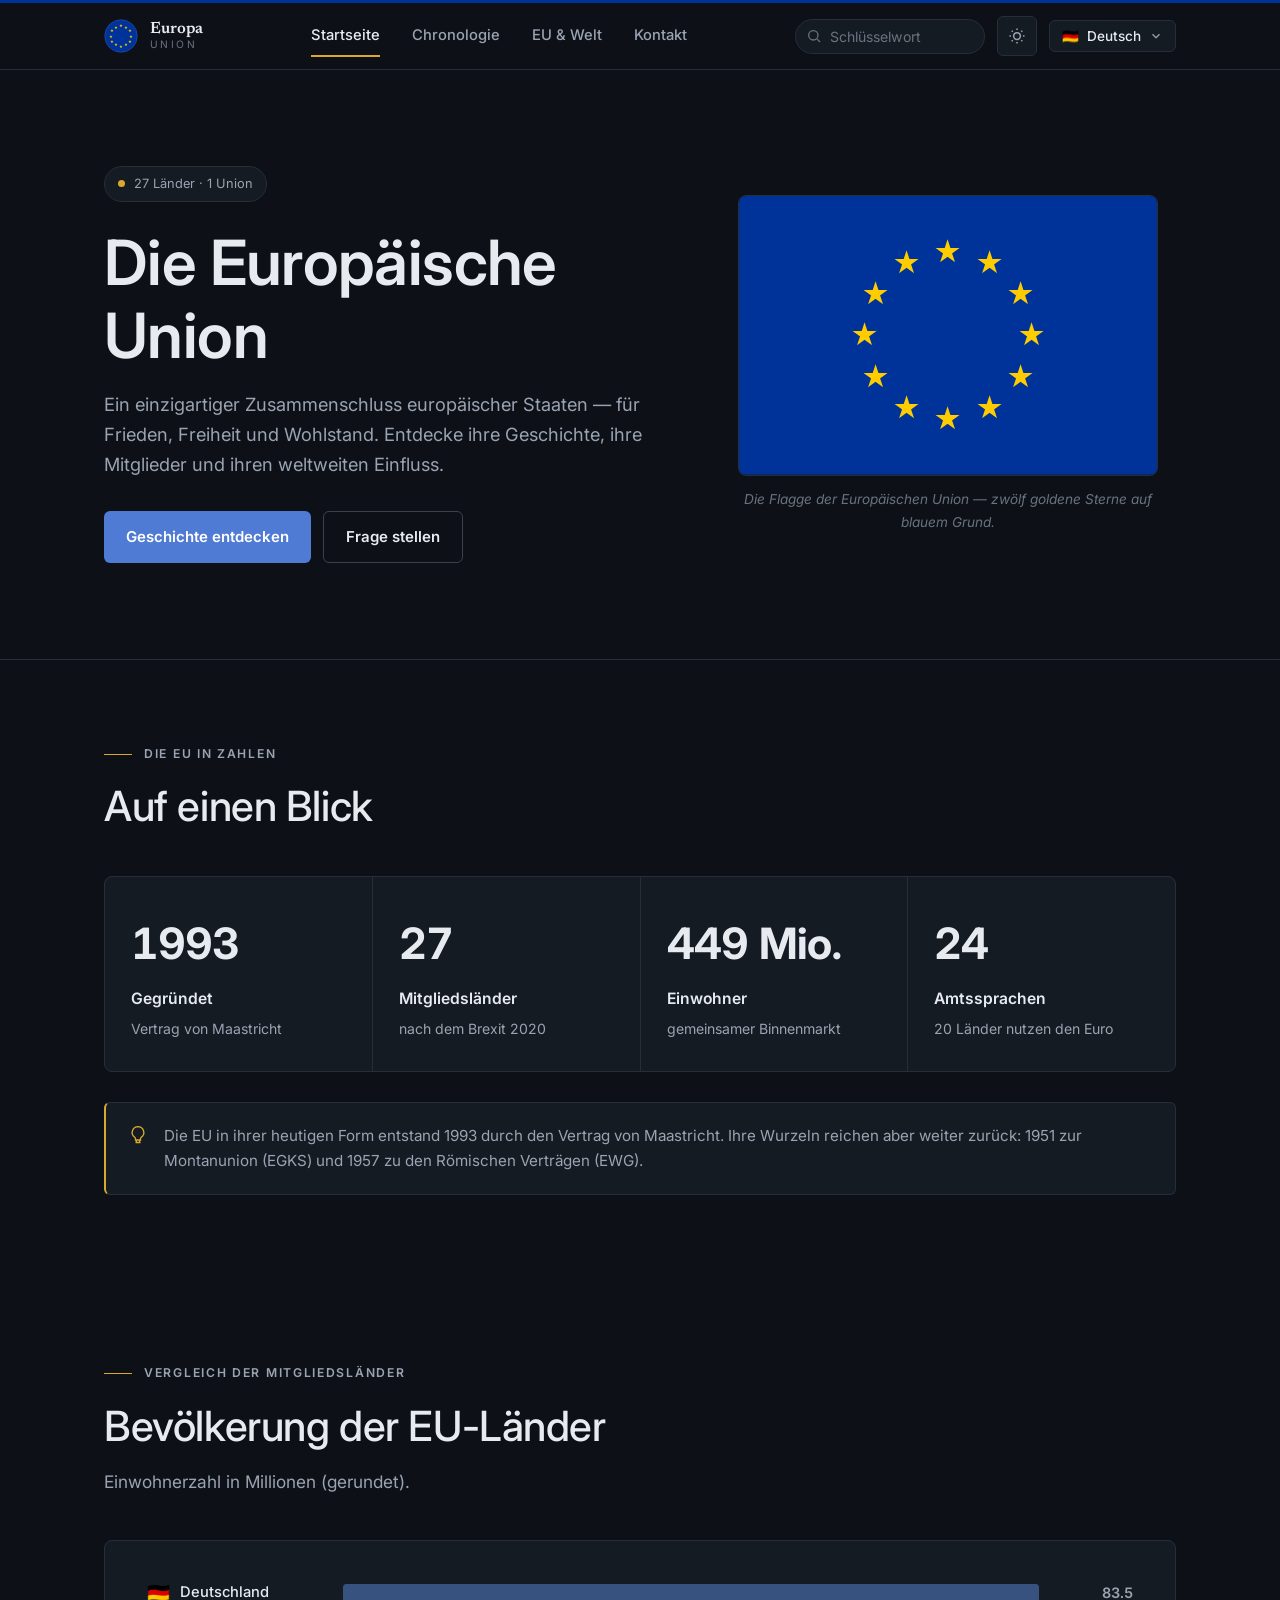
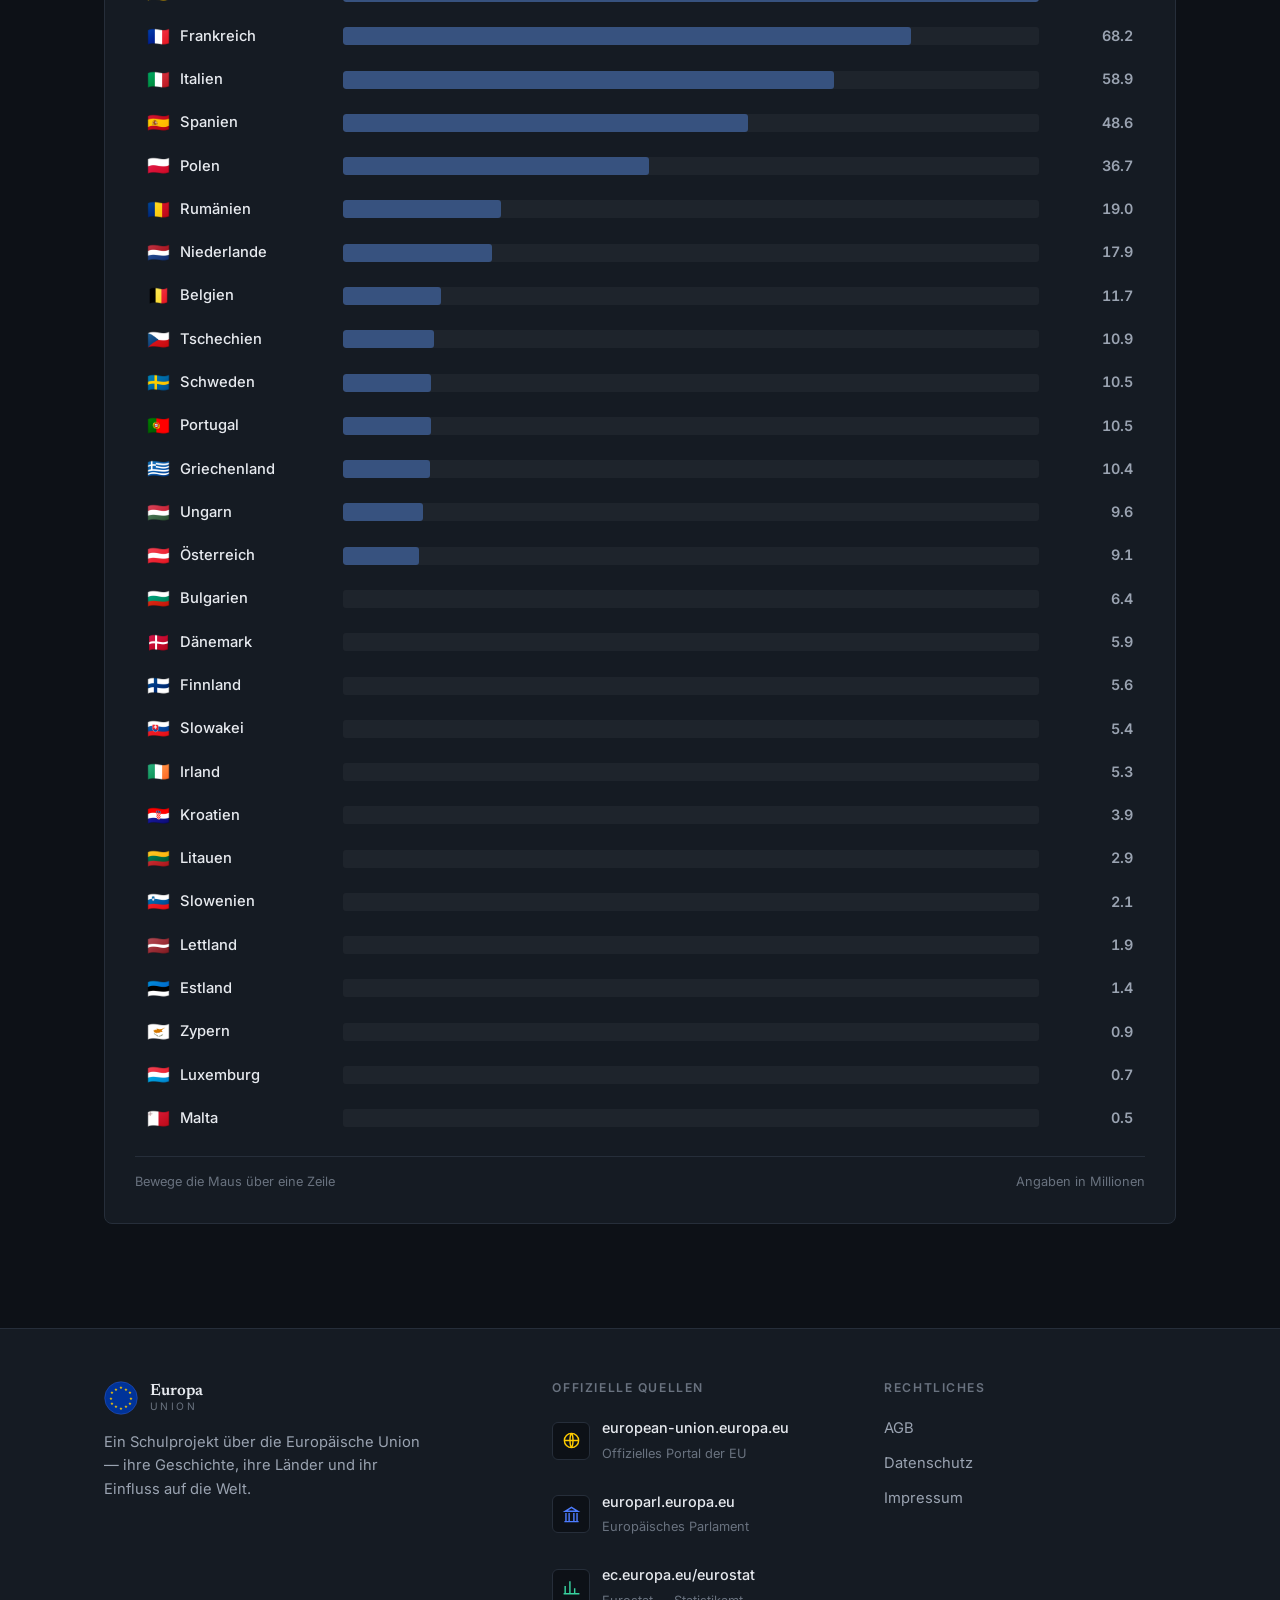
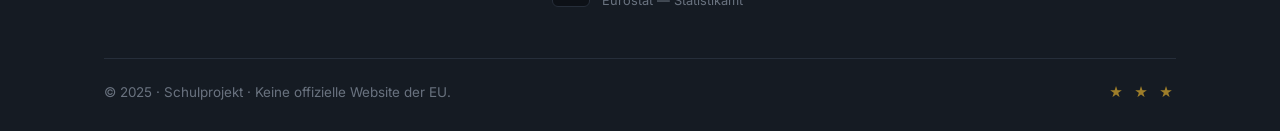
==== commit 7e4b9a2b: "schriftfarben angepasst" ====
--- a/index.html
+++ b/index.html
@@ -40,7 +40,7 @@
       </div>
       <div class="stat-grid">
         <div class="stat-card reveal">
-          <div class="num gold" data-i18n="fact.founded.n"></div>
+          <div class="num" data-i18n="fact.founded.n"></div>
           <div class="label" data-i18n="fact.founded.l"></div>
           <div class="desc" data-i18n="fact.founded.d"></div>
         </div>
@@ -55,7 +55,7 @@
           <div class="desc" data-i18n="fact.pop.d"></div>
         </div>
         <div class="stat-card reveal d3">
-          <div class="num gold" data-i18n="fact.lang.n"></div>
+          <div class="num" data-i18n="fact.lang.n"></div>
           <div class="label" data-i18n="fact.lang.l"></div>
           <div class="desc" data-i18n="fact.lang.d"></div>
         </div>
--- a/css/style.css
+++ b/css/style.css
@@ -34,6 +34,9 @@
 
   --shadow: 0 10px 30px rgba(0, 0, 0, 0.35);
 
+  /* dezenter Overlay-Ton (Hover-Flächen, Diagramm-Spur) — je Thema anders */
+  --overlay: rgba(255,255,255,.04);
+
   --maxw: 1120px;
   --nav-h: 70px;
 
@@ -41,6 +44,32 @@
   --font-sans:  "Inter", system-ui, -apple-system, "Segoe UI", Arial, sans-serif;
 
   --ease: cubic-bezier(0.4, 0, 0.2, 1);
+}
+
+/* ---------- Helles Thema (umschaltbar über den Header) ----------
+   Dunkel ist Standard (oben). Hier werden nur die Farb-Tokens
+   überschrieben — das restliche Design bleibt unverändert. */
+:root[data-theme="light"] {
+  --bg:           #f4f6f9;
+  --surface:      #ffffff;
+  --surface-2:    #eef1f6;
+  --border:       #dce1e8;
+  --border-strong:#bcc5d1;
+
+  --blue:         #3862bb;
+  --blue-dim:     #6f92d0;
+  --blue-tint:    #e9eff9;
+  --gold:         #8a6109;
+
+  --text:         #1a2130;
+  --text-muted:   #4c5666;
+  --text-dim:     #626a78;
+
+  --ok:   #2f855a;
+  --err:  #c53030;
+
+  --overlay: rgba(0,0,0,.06);
+  --shadow:  0 10px 30px rgba(15, 23, 42, 0.12);
 }
 
 /* ---------- Reset ---------- */
@@ -76,7 +105,7 @@
 .eyebrow {
   display: flex; align-items: center; gap: 12px;
   font-size: 0.76rem; font-weight: 600; letter-spacing: 0.14em; text-transform: uppercase;
-  color: var(--gold); margin-bottom: 18px; font-family: var(--font-sans);
+  color: var(--text-muted); margin-bottom: 18px; font-family: var(--font-sans);
 }
 .eyebrow::before { content: ""; width: 28px; height: 1px; background: var(--gold); display: inline-block; }
 
@@ -84,7 +113,7 @@
 h2.section-title { font-size: clamp(1.8rem, 3.4vw, 2.6rem); font-weight: 500; }
 .lead { color: var(--text-muted); font-size: 1.08rem; margin-top: 16px; font-family: var(--font-sans); }
 .accent { color: var(--gold); }
-.grad { color: var(--gold); } /* Kompatibilität: früher Verlauf, jetzt flächig */
+.grad { color: inherit; } /* gleiche Farbe wie die übrige Überschrift (kein Akzent) */
 
 /* ============================================================
    HEADER / NAVIGATION
@@ -143,10 +172,21 @@
   padding: 9px 11px; border-radius: var(--radius-sm); font-size: 0.9rem; color: var(--text-muted);
   transition: background .15s, color .15s;
 }
-.lang-menu button:hover { background: rgba(255,255,255,.04); color: var(--text); }
+.lang-menu button:hover { background: var(--overlay); color: var(--text); }
 .lang-menu button.active { color: var(--text); font-weight: 600; }
 .lang-menu button.active::after { content: "✓"; margin-left: auto; color: var(--gold); }
 .lang-menu .flag { font-size: 1.1rem; }
+
+/* Thema-Umschalter */
+.theme-toggle {
+  display: inline-flex; align-items: center; justify-content: center;
+  width: 40px; height: 40px; flex-shrink: 0;
+  border: 1px solid var(--border); border-radius: var(--radius-sm);
+  background: var(--surface); color: var(--text-muted);
+  transition: color .2s, border-color .2s, background .2s;
+}
+.theme-toggle:hover { color: var(--text); border-color: var(--border-strong); }
+.theme-toggle svg { width: 18px; height: 18px; }
 
 /* Suche */
 .search { position: relative; display: flex; align-items: center; }
@@ -179,7 +219,7 @@
 .search-results a:hover, .search-results a.active { background: var(--surface-2); }
 .search-results .cat {
   display: block; font-size: 0.68rem; text-transform: uppercase; letter-spacing: .09em;
-  color: var(--gold); font-weight: 600; margin-bottom: 3px;
+  color: var(--text-muted); font-weight: 600; margin-bottom: 3px;
 }
 .search-results .snip { display: block; color: var(--text-muted); font-size: 0.86rem; line-height: 1.45; }
 .search-results mark { background: rgba(217,169,46,.28); color: var(--text); border-radius: 2px; padding: 0 1px; }
@@ -235,7 +275,6 @@
 .stat-card:hover { background: var(--surface-2); }
 .stat-card .num { font-family: var(--font-sans); font-size: clamp(2rem, 3.4vw, 2.7rem);
   font-weight: 700; letter-spacing: -0.02em; color: var(--text); font-variant-numeric: tabular-nums; }
-.stat-card .num.gold { color: var(--gold); }
 .stat-card .label { font-weight: 600; margin-top: 6px; font-size: 0.98rem; }
 .stat-card .desc { color: var(--text-muted); font-size: 0.88rem; margin-top: 4px; }
 
@@ -262,7 +301,7 @@
 .chart-row:hover { background: var(--blue-tint); }
 .chart-row .cn { display: flex; align-items: center; gap: 10px; font-weight: 500; font-size: 0.92rem; }
 .chart-row .cn .flag { font-size: 1.15rem; }
-.chart-track { height: 18px; background: rgba(255,255,255,.04); border-radius: 3px; overflow: hidden; }
+.chart-track { height: 18px; background: var(--overlay); border-radius: 3px; overflow: hidden; }
 .chart-bar {
   height: 100%; width: 0; border-radius: 3px; background: var(--blue-dim);
   transition: width 1s var(--ease), background .18s;
@@ -322,13 +361,13 @@
 .tl-card:hover { border-color: var(--gold); transform: translateX(-50%) translateY(-4px); }
 .tl-card .more {
   display: inline-flex; align-items: center; gap: 4px; margin-top: 8px;
-  font-size: 0.74rem; font-weight: 600; color: var(--gold); opacity: 0; transition: opacity .2s;
+  font-size: 0.74rem; font-weight: 600; color: var(--text-muted); opacity: 0; transition: opacity .2s;
 }
 .tl-card .more::after { content: "↓"; }
 .tl-card:hover .more { opacity: 1; }
 .tl-node.up .tl-card { bottom: calc(50% + 30px); }
 .tl-node.down .tl-card { top: calc(50% + 30px); }
-.tl-card .yr { font-family: var(--font-sans); font-weight: 700; color: var(--gold); font-size: 1.1rem; }
+.tl-card .yr { font-family: var(--font-sans); font-weight: 700; color: var(--text); font-size: 1.1rem; }
 .tl-card .tt { font-weight: 600; font-size: 0.88rem; margin: 2px 0 5px; }
 .tl-card .ds { font-size: 0.79rem; color: var(--text-muted); line-height: 1.5; }
 
@@ -350,7 +389,7 @@
 .hist-item:nth-child(even) .ph { order: 2; }
 .hist-item .body { padding: 30px; align-self: center; }
 .hist-item .yr-tag {
-  display: inline-block; font-family: var(--font-sans); font-weight: 700; color: var(--gold);
+  display: inline-block; font-family: var(--font-sans); font-weight: 700; color: var(--text);
   font-size: 1.5rem; margin-bottom: 8px;
 }
 .hist-item h3 { font-size: 1.4rem; margin-bottom: 10px; font-weight: 600; }
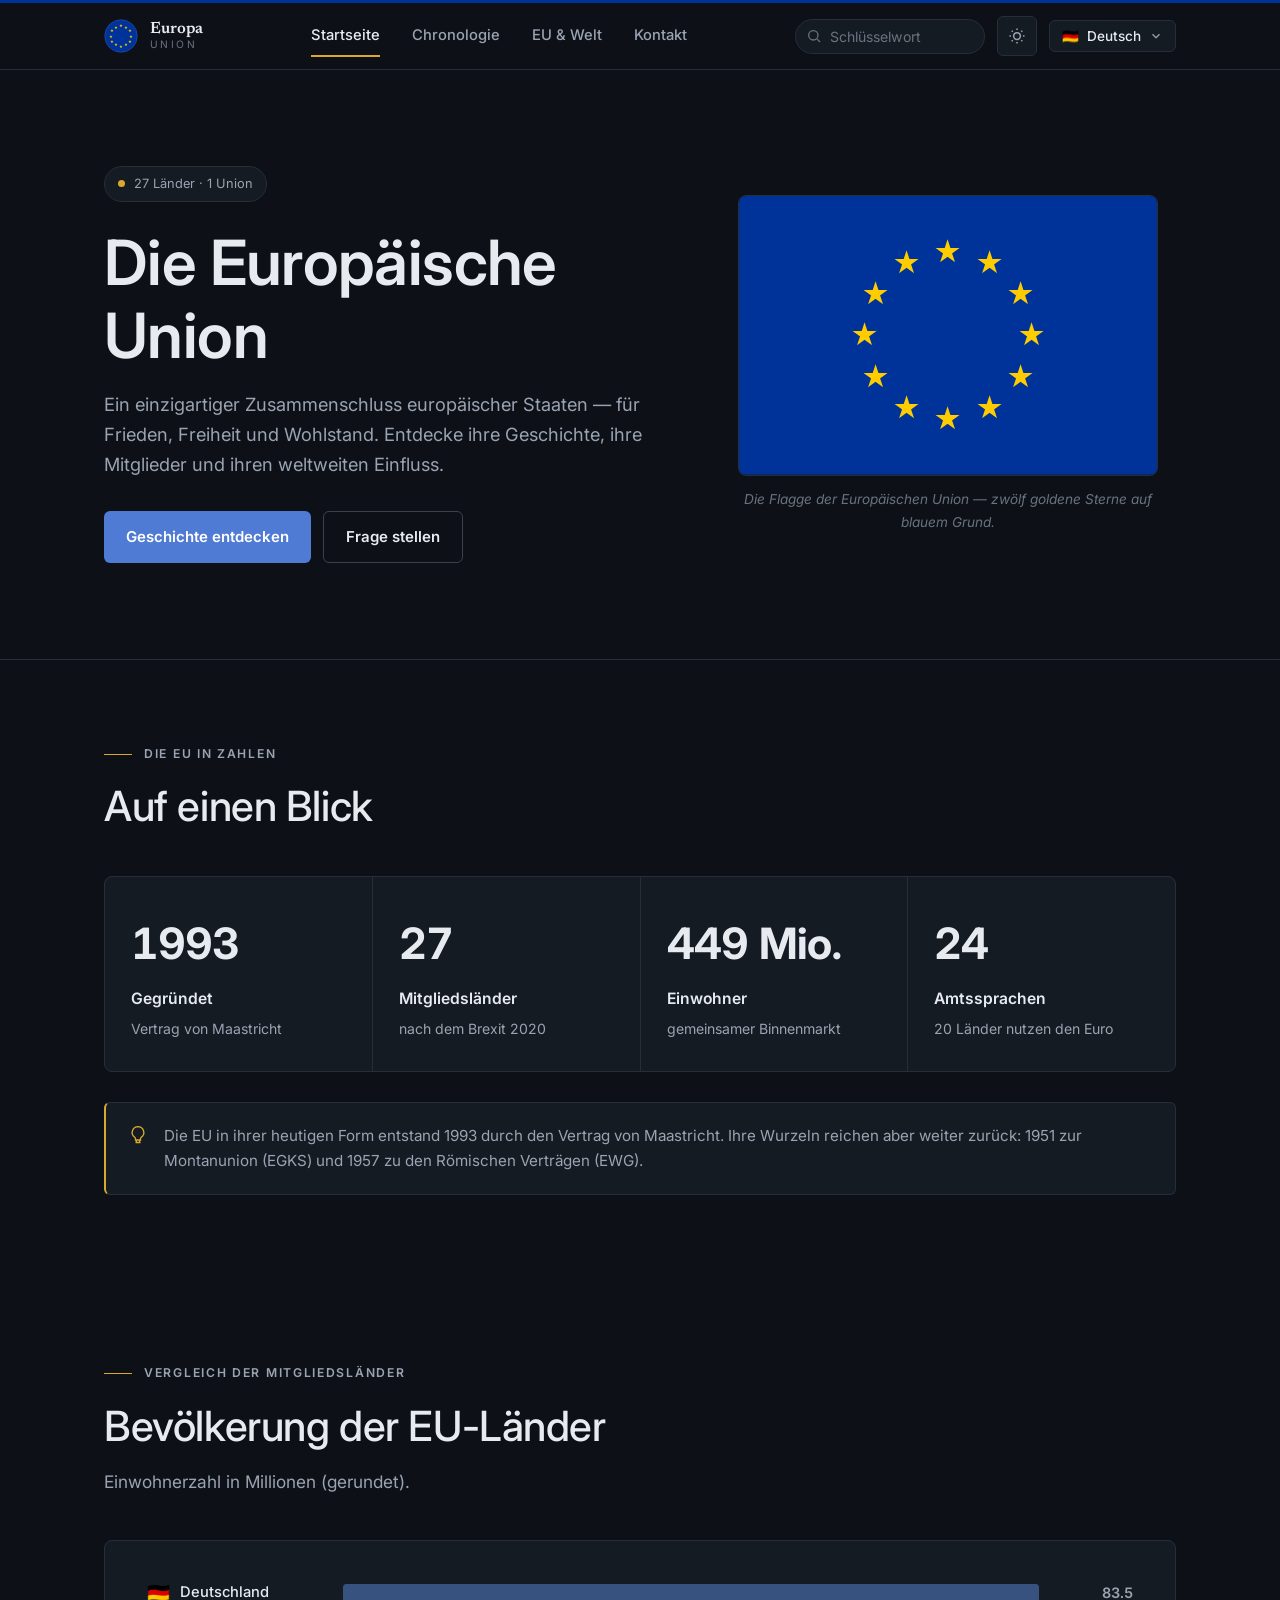
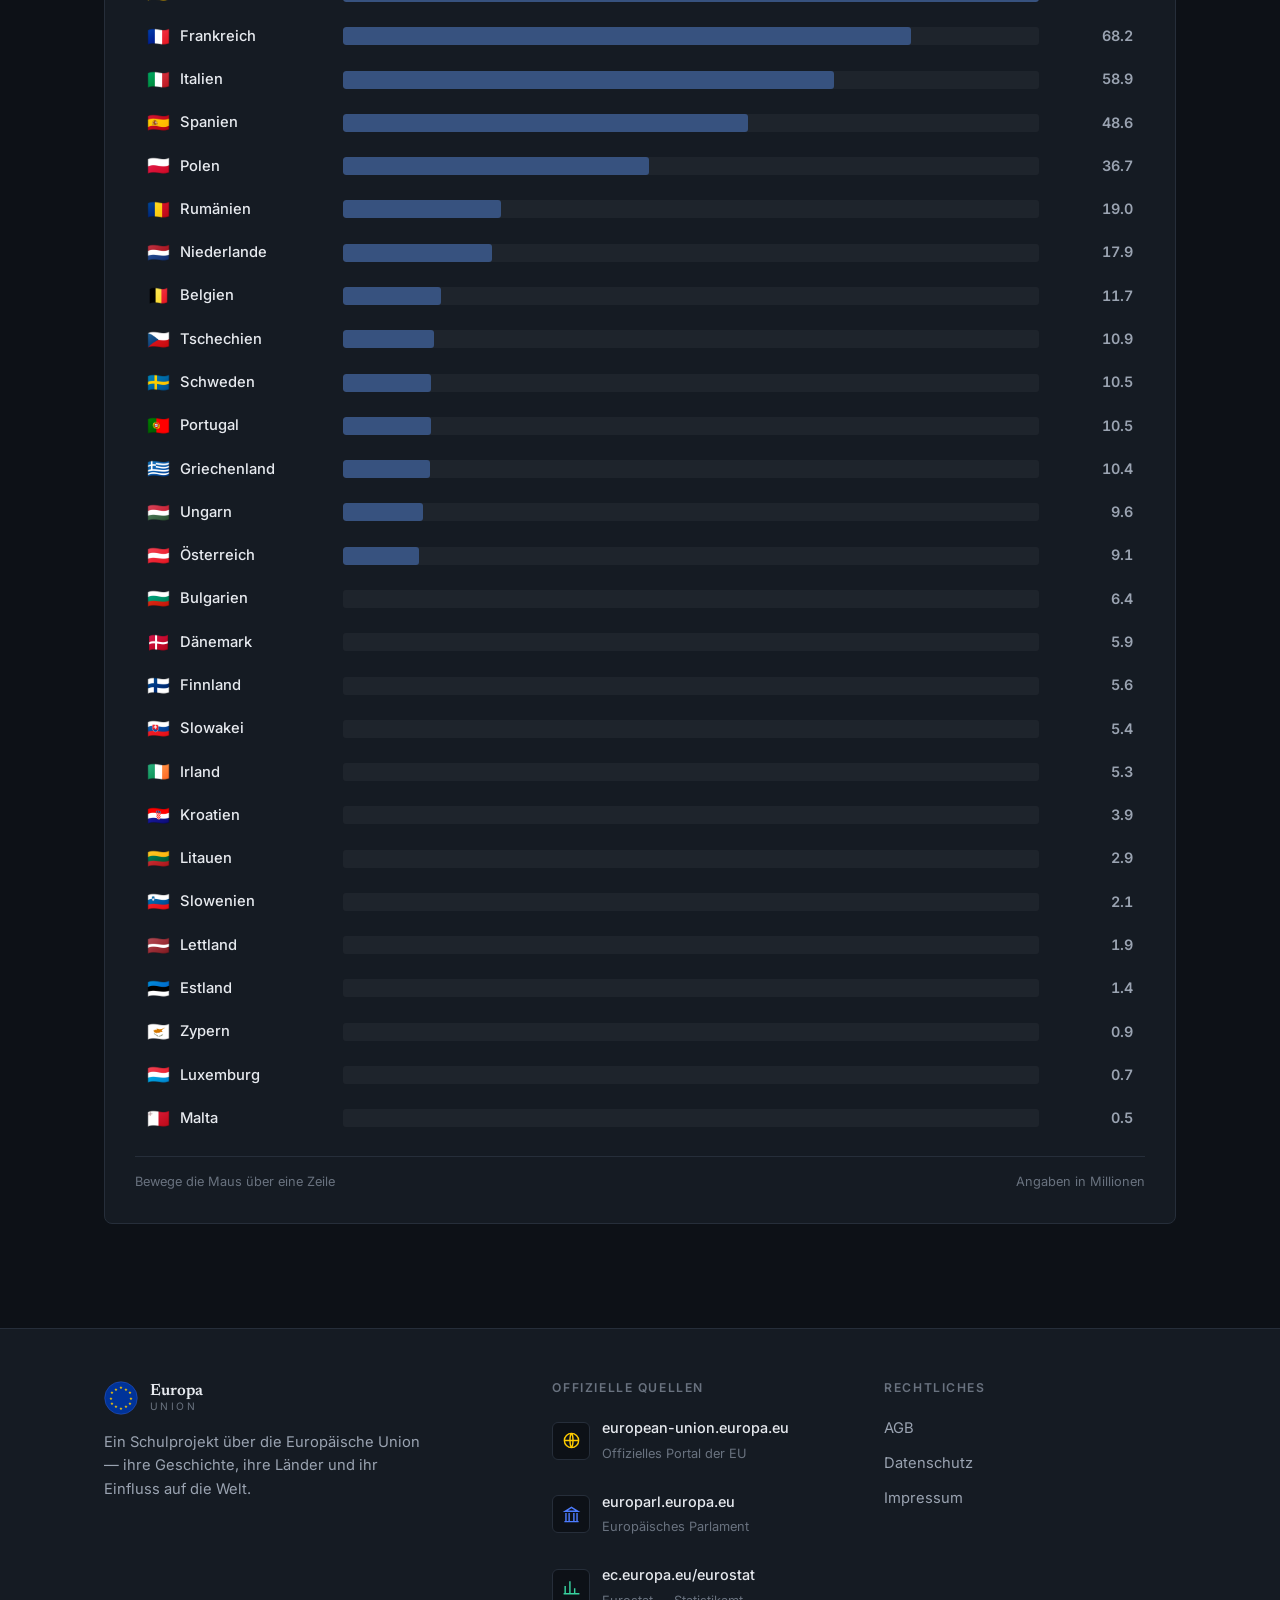
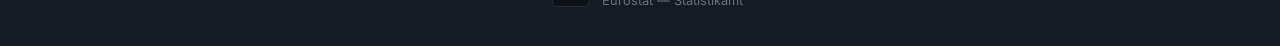
==== commit 9ee37733: "lkhjfl,." ====
--- a/index.html
+++ b/index.html
@@ -10,7 +10,6 @@
 </head>
 <body data-page="home">
 
-  <!-- HERO -->
   <section class="hero">
     <div class="container hero-grid">
       <div class="reveal">
@@ -31,7 +30,6 @@
     </div>
   </section>
 
-  <!-- FAKTEN -->
   <section id="fakten">
     <div class="container">
       <div class="section-head reveal">
@@ -67,7 +65,6 @@
     </div>
   </section>
 
-  <!-- BEVÖLKERUNGSDIAGRAMM -->
   <section id="bevoelkerung">
     <div class="container">
       <div class="section-head reveal">
@@ -88,12 +85,11 @@
   <script src="js/i18n.js"></script>
   <script src="js/main.js"></script>
   <script>
-    /* Echte EU-Flagge zeichnen: blaues Feld, 12 goldene Sterne im Kreis */
     (function () {
       const svg = document.getElementById("euFlag");
       if (!svg) return;
       let stars = "";
-      const cx = 45, cy = 30, r = 18; // Sternenkreis mittig
+      const cx = 45, cy = 30, r = 18;
       for (let i = 0; i < 12; i++) {
         const a = (i / 12) * Math.PI * 2 - Math.PI / 2;
         const x = (cx + r * Math.cos(a)).toFixed(2);
--- a/css/style.css
+++ b/css/style.css
@@ -1,13 +1,8 @@
-/* ============================================================
-   EUROPÄISCHE UNION — Projektwebsite
-   Ruhiges, redaktionelles Dark-Design. Zurückhaltung statt Effekte:
-   flächige Farben, feine Linien, Serifen-Überschriften.
-   Autor: Yana Babenko
-   ============================================================ */
+/* Europäische Union — Projektwebsite · Autor: Yana Babenko */
 
 @import url('https://fonts.googleapis.com/css2?family=Newsreader:opsz,wght@6..72,400;6..72,500;6..72,600;6..72,700&family=Inter:wght@400;500;600;700&display=swap');
 
-/* ---------- Design Tokens ---------- */
+/* Design Tokens */
 :root {
   --bg:          #0d1117;
   --surface:     #151b23;
@@ -15,12 +10,11 @@
   --border:      #262e3a;
   --border-strong:#38424f;
 
-  --blue:        #4f7bd4;   /* ruhiges EU-Blau, flächig eingesetzt */
+  --blue:        #4f7bd4;
   --blue-dim:    #37527f;
   --blue-tint:   #182339;
-  --gold:        #d9a92e;   /* gedämpftes Gold, sehr sparsam */
-  --flag-blue:   #003399;   /* echtes EU-Flaggenblau */
-  --flag-gold:   #ffcc00;   /* echtes EU-Sternengold */
+  --gold:        #d9a92e;
+  --flag-blue:   #003399;
 
   --text:        #e7eaef;
   --text-muted:  #9aa3b1;
@@ -34,7 +28,6 @@
 
   --shadow: 0 10px 30px rgba(0, 0, 0, 0.35);
 
-  /* dezenter Overlay-Ton (Hover-Flächen, Diagramm-Spur) — je Thema anders */
   --overlay: rgba(255,255,255,.04);
 
   --maxw: 1120px;
@@ -46,9 +39,7 @@
   --ease: cubic-bezier(0.4, 0, 0.2, 1);
 }
 
-/* ---------- Helles Thema (umschaltbar über den Header) ----------
-   Dunkel ist Standard (oben). Hier werden nur die Farb-Tokens
-   überschrieben — das restliche Design bleibt unverändert. */
+/* Helles Thema — überschreibt nur die Farb-Tokens (dunkel = Standard) */
 :root[data-theme="light"] {
   --bg:           #f4f6f9;
   --surface:      #ffffff;
@@ -72,7 +63,7 @@
   --shadow:  0 10px 30px rgba(15, 23, 42, 0.12);
 }
 
-/* ---------- Reset ---------- */
+/* Reset */
 * { margin: 0; padding: 0; box-sizing: border-box; }
 
 html {
@@ -97,7 +88,7 @@
 
 ::selection { background: var(--blue); color: #fff; }
 
-/* ---------- Layout helpers ---------- */
+/* Layout helpers */
 .container { width: 100%; max-width: var(--maxw); margin-inline: auto; padding-inline: 24px; }
 section { padding-block: 84px; }
 .section-head { max-width: 680px; margin-bottom: 44px; }
@@ -105,19 +96,16 @@
 .eyebrow {
   display: flex; align-items: center; gap: 12px;
   font-size: 0.76rem; font-weight: 600; letter-spacing: 0.14em; text-transform: uppercase;
-  color: var(--text-muted); margin-bottom: 18px; font-family: var(--font-sans);
+  color: var(--text-muted); margin-bottom: 18px;
 }
 .eyebrow::before { content: ""; width: 28px; height: 1px; background: var(--gold); display: inline-block; }
 
-h1, h2, h3, h4 { font-family: var(--font-sans); font-weight: 600; line-height: 1.18; letter-spacing: -0.01em; }
+h1, h2, h3, h4 { font-weight: 600; line-height: 1.18; letter-spacing: -0.01em; }
 h2.section-title { font-size: clamp(1.8rem, 3.4vw, 2.6rem); font-weight: 500; }
-.lead { color: var(--text-muted); font-size: 1.08rem; margin-top: 16px; font-family: var(--font-sans); }
-.accent { color: var(--gold); }
-.grad { color: inherit; } /* gleiche Farbe wie die übrige Überschrift (kein Akzent) */
-
-/* ============================================================
-   HEADER / NAVIGATION
-   ============================================================ */
+.lead { color: var(--text-muted); font-size: 1.08rem; margin-top: 16px; }
+.grad { color: inherit; }
+
+/* HEADER / NAVIGATION */
 .site-header {
   position: sticky; top: 0; z-index: 100;
   height: var(--nav-h);
@@ -231,9 +219,7 @@
   align-items: center; justify-content: center; }
 .burger span { width: 17px; height: 2px; background: var(--text); border-radius: 2px; }
 
-/* ============================================================
-   HERO
-   ============================================================ */
+/* HERO */
 .hero { padding-block: clamp(56px, 9vw, 96px); border-bottom: 1px solid var(--border); }
 .hero-grid { display: grid; grid-template-columns: 1.1fr 0.9fr; gap: 60px; align-items: center; }
 .badge {
@@ -263,9 +249,7 @@
 .flag-figure svg { width: 100%; height: auto; border: 1px solid var(--border); border-radius: var(--radius); display: block; }
 .flag-figure figcaption { margin-top: 12px; text-align: center; color: var(--text-dim); font-size: 0.85rem; font-style: italic; }
 
-/* ============================================================
-   FACTS / STAT CARDS
-   ============================================================ */
+/* FACTS / STAT CARDS */
 .stat-grid { display: grid; grid-template-columns: repeat(4, 1fr); gap: 1px; background: var(--border);
   border: 1px solid var(--border); border-radius: var(--radius); overflow: hidden; }
 .stat-card {
@@ -273,7 +257,7 @@
   transition: background .2s var(--ease);
 }
 .stat-card:hover { background: var(--surface-2); }
-.stat-card .num { font-family: var(--font-sans); font-size: clamp(2rem, 3.4vw, 2.7rem);
+.stat-card .num { font-size: clamp(2rem, 3.4vw, 2.7rem);
   font-weight: 700; letter-spacing: -0.02em; color: var(--text); font-variant-numeric: tabular-nums; }
 .stat-card .label { font-weight: 600; margin-top: 6px; font-size: 0.98rem; }
 .stat-card .desc { color: var(--text-muted); font-size: 0.88rem; margin-top: 4px; }
@@ -288,9 +272,7 @@
 .note-box .ico svg { width: 20px; height: 20px; }
 .note-box p { color: var(--text-muted); font-size: 0.95rem; }
 
-/* ============================================================
-   POPULATION CHART
-   ============================================================ */
+/* POPULATION CHART */
 .chart {
   background: var(--surface); border: 1px solid var(--border); border-radius: var(--radius); padding: 30px;
 }
@@ -313,9 +295,7 @@
 .chart-legend { display: flex; justify-content: space-between; color: var(--text-dim);
   font-size: .8rem; margin-top: 16px; border-top: 1px solid var(--border); padding-top: 14px; }
 
-/* ============================================================
-   CHRONOLOGIE / TIMELINE
-   ============================================================ */
+/* CHRONOLOGIE / TIMELINE */
 /* Vollbreiter Viewport mit automatischem, wiederholendem Durchlauf */
 .timeline-viewport {
   position: relative; width: 100%; height: 580px; padding-top: 20px; overflow: hidden;
@@ -367,7 +347,7 @@
 .tl-card:hover .more { opacity: 1; }
 .tl-node.up .tl-card { bottom: calc(50% + 30px); }
 .tl-node.down .tl-card { top: calc(50% + 30px); }
-.tl-card .yr { font-family: var(--font-sans); font-weight: 700; color: var(--text); font-size: 1.1rem; }
+.tl-card .yr { font-weight: 700; color: var(--text); font-size: 1.1rem; }
 .tl-card .tt { font-weight: 600; font-size: 0.88rem; margin: 2px 0 5px; }
 .tl-card .ds { font-size: 0.79rem; color: var(--text-muted); line-height: 1.5; }
 
@@ -389,13 +369,13 @@
 .hist-item:nth-child(even) .ph { order: 2; }
 .hist-item .body { padding: 30px; align-self: center; }
 .hist-item .yr-tag {
-  display: inline-block; font-family: var(--font-sans); font-weight: 700; color: var(--text);
+  display: inline-block; font-weight: 700; color: var(--gold);
   font-size: 1.5rem; margin-bottom: 8px;
 }
 .hist-item h3 { font-size: 1.4rem; margin-bottom: 10px; font-weight: 600; }
 .hist-item p { color: var(--text-muted); font-size: 0.98rem; }
 
-/* ---------- Image placeholder (falls kein Foto geladen) ---------- */
+/* Image placeholder (falls kein Foto geladen) */
 .ph {
   position: relative; min-height: 190px; height: 100%;
   display: grid; place-items: center; overflow: hidden;
@@ -403,21 +383,16 @@
 }
 .ph img { position: absolute; inset: 0; width: 100%; height: 100%; object-fit: cover; z-index: 2; }
 .ph .ph-face { text-align: center; z-index: 1; padding: 16px; color: var(--text-dim); }
-.ph .ph-face .ic { font-size: 2.4rem; display: block; opacity: .5; filter: grayscale(.3); }
-.ph .ph-face .yr { font-family: var(--font-sans); font-weight: 600; color: var(--text-dim); margin-top: 8px; letter-spacing: .06em; }
+.ph .ph-face .yr { font-weight: 600; color: var(--text-dim); margin-top: 8px; letter-spacing: .06em; }
 .tl-card .ph { border-radius: var(--radius-sm); min-height: 84px; margin-bottom: 8px; border-right: none; }
-.tl-card .ph .ph-face .ic { font-size: 1.5rem; }
-
-/* ============================================================
-   ARTICLE / CMS PAGE
-   ============================================================ */
+
+/* ARTICLE / CMS PAGE */
 .article { max-width: 720px; margin-inline: auto; }
 .article > * + * { margin-top: 20px; }
 .article h2 { font-size: 1.6rem; margin-top: 46px; font-weight: 600; }
 .article h2:first-of-type { margin-top: 0; }
 .article p { color: #c3cbd8; font-size: 1.08rem; line-height: 1.75; }
 .article figure.ph { border-radius: var(--radius); min-height: 300px; margin-block: 34px; border: 1px solid var(--border); }
-.article figure.ph .ph { border-right: none; }
 .article .callout {
   background: var(--surface); border: 1px solid var(--border); border-left: 2px solid var(--blue);
   border-radius: var(--radius-sm); padding: 22px 24px;
@@ -425,9 +400,7 @@
 .article .callout p { color: var(--text-muted); font-size: 1rem; }
 .article .callout strong { color: var(--text); }
 
-/* ============================================================
-   CONTACT FORM
-   ============================================================ */
+/* CONTACT FORM */
 .contact-grid { display: grid; grid-template-columns: 1fr 0.78fr; gap: 44px; align-items: start; }
 .form-card { background: var(--surface); border: 1px solid var(--border); border-radius: var(--radius); padding: 32px; }
 .field { margin-bottom: 20px; }
@@ -457,9 +430,7 @@
 .contact-aside .info-item b { display: block; font-size: 0.95rem; }
 .contact-aside .info-item span { color: var(--text-muted); font-size: 0.9rem; }
 
-/* ============================================================
-   LEGAL PAGES
-   ============================================================ */
+/* LEGAL PAGES */
 .legal { max-width: 720px; margin-inline: auto; }
 .legal h2 { font-size: 1.25rem; margin-top: 34px; font-weight: 600; }
 .legal h2:first-of-type { margin-top: 0; }
@@ -467,41 +438,31 @@
 .legal p, .legal li { color: var(--text-muted); margin-top: 12px; }
 .legal ul { list-style: disc; padding-left: 22px; margin-top: 10px; }
 
-/* ============================================================
-   PAGE HERO (Unterseiten)
-   ============================================================ */
+/* PAGE HERO (Unterseiten) */
 .page-hero { padding-block: 64px 8px; }
 .page-hero .eyebrow { justify-content: flex-start; }
 .page-hero h1 { font-size: clamp(2rem, 4.4vw, 3.1rem); font-weight: 600; }
 .page-hero .lead { max-width: 620px; }
 
-/* ============================================================
-   FOOTER
-   ============================================================ */
+/* FOOTER */
 .site-footer { border-top: 1px solid var(--border); background: var(--surface); padding-block: 52px 28px; margin-top: 20px; }
 .footer-top { display: grid; grid-template-columns: 1.4fr 1fr 1fr; gap: 40px; }
 .footer-brand p { color: var(--text-muted); font-size: 0.92rem; margin-top: 16px; max-width: 320px; line-height: 1.6; }
-.footer-col h4 { font-family: var(--font-sans); font-size: 0.76rem; letter-spacing: .13em; text-transform: uppercase;
+.footer-col h4 { font-size: 0.76rem; letter-spacing: .13em; text-transform: uppercase;
   color: var(--text-dim); margin-bottom: 16px; font-weight: 600; }
 .footer-col a { display: block; color: var(--text-muted); padding: 5px 0; font-size: 0.92rem; transition: color .18s; }
 .footer-col a:hover { color: var(--text); }
 .sources { display: flex; flex-direction: column; gap: 14px; }
-.footer-col .source-link { display: flex; align-items: center; gap: 12px; color: var(--text-muted) !important; transition: color .18s; }
-.footer-col .source-link:hover { color: var(--text) !important; }
+.footer-col .source-link { display: flex; align-items: center; gap: 12px; transition: color .18s; }
+.footer-col .source-link:hover { color: var(--text); }
 .source-link .s-ic { width: 38px; height: 38px; flex-shrink: 0; border-radius: var(--radius-sm);
   display: grid; place-items: center; background: var(--bg); border: 1px solid var(--border); color: var(--text-muted); }
 .source-link:hover .s-ic { color: var(--text); border-color: var(--border-strong); }
 .source-link .s-ic svg { width: 19px; height: 19px; }
 .source-link b { display: block; color: var(--text); font-size: 0.9rem; font-weight: 500; }
 .source-link small { color: var(--text-dim); font-size: 0.8rem; }
-.footer-bottom { display: flex; justify-content: space-between; align-items: center; gap: 16px;
-  margin-top: 40px; padding-top: 22px; border-top: 1px solid var(--border);
-  color: var(--text-dim); font-size: 0.84rem; flex-wrap: wrap; }
-.footer-bottom .mini-stars { color: var(--gold); letter-spacing: .25em; opacity: .7; }
-
-/* ============================================================
-   BACK TO TOP
-   ============================================================ */
+
+/* BACK TO TOP */
 .to-top {
   position: fixed; right: 24px; bottom: 24px; z-index: 90;
   width: 46px; height: 46px; border-radius: var(--radius);
@@ -514,23 +475,18 @@
 .to-top:hover { background: var(--surface-2); border-color: var(--gold); }
 .to-top svg { width: 19px; height: 19px; }
 
-/* ============================================================
-   SCROLL REVEAL ANIMATION (dezent)
-   ============================================================ */
+/* SCROLL REVEAL ANIMATION (dezent) */
 .reveal { opacity: 0; transform: translateY(16px); transition: opacity .55s var(--ease), transform .55s var(--ease); }
 .reveal.visible { opacity: 1; transform: translateY(0); }
 .reveal.d1 { transition-delay: .06s; }
 .reveal.d2 { transition-delay: .12s; }
 .reveal.d3 { transition-delay: .18s; }
-.reveal.d4 { transition-delay: .24s; }
 @media (prefers-reduced-motion: reduce) {
   * { animation: none !important; scroll-behavior: auto; }
   .reveal { opacity: 1; transform: none; }
 }
 
-/* ============================================================
-   RESPONSIVE
-   ============================================================ */
+/* RESPONSIVE */
 @media (max-width: 940px) {
   .hero-grid { grid-template-columns: 1fr; gap: 40px; }
   .flag-figure { max-width: 340px; }
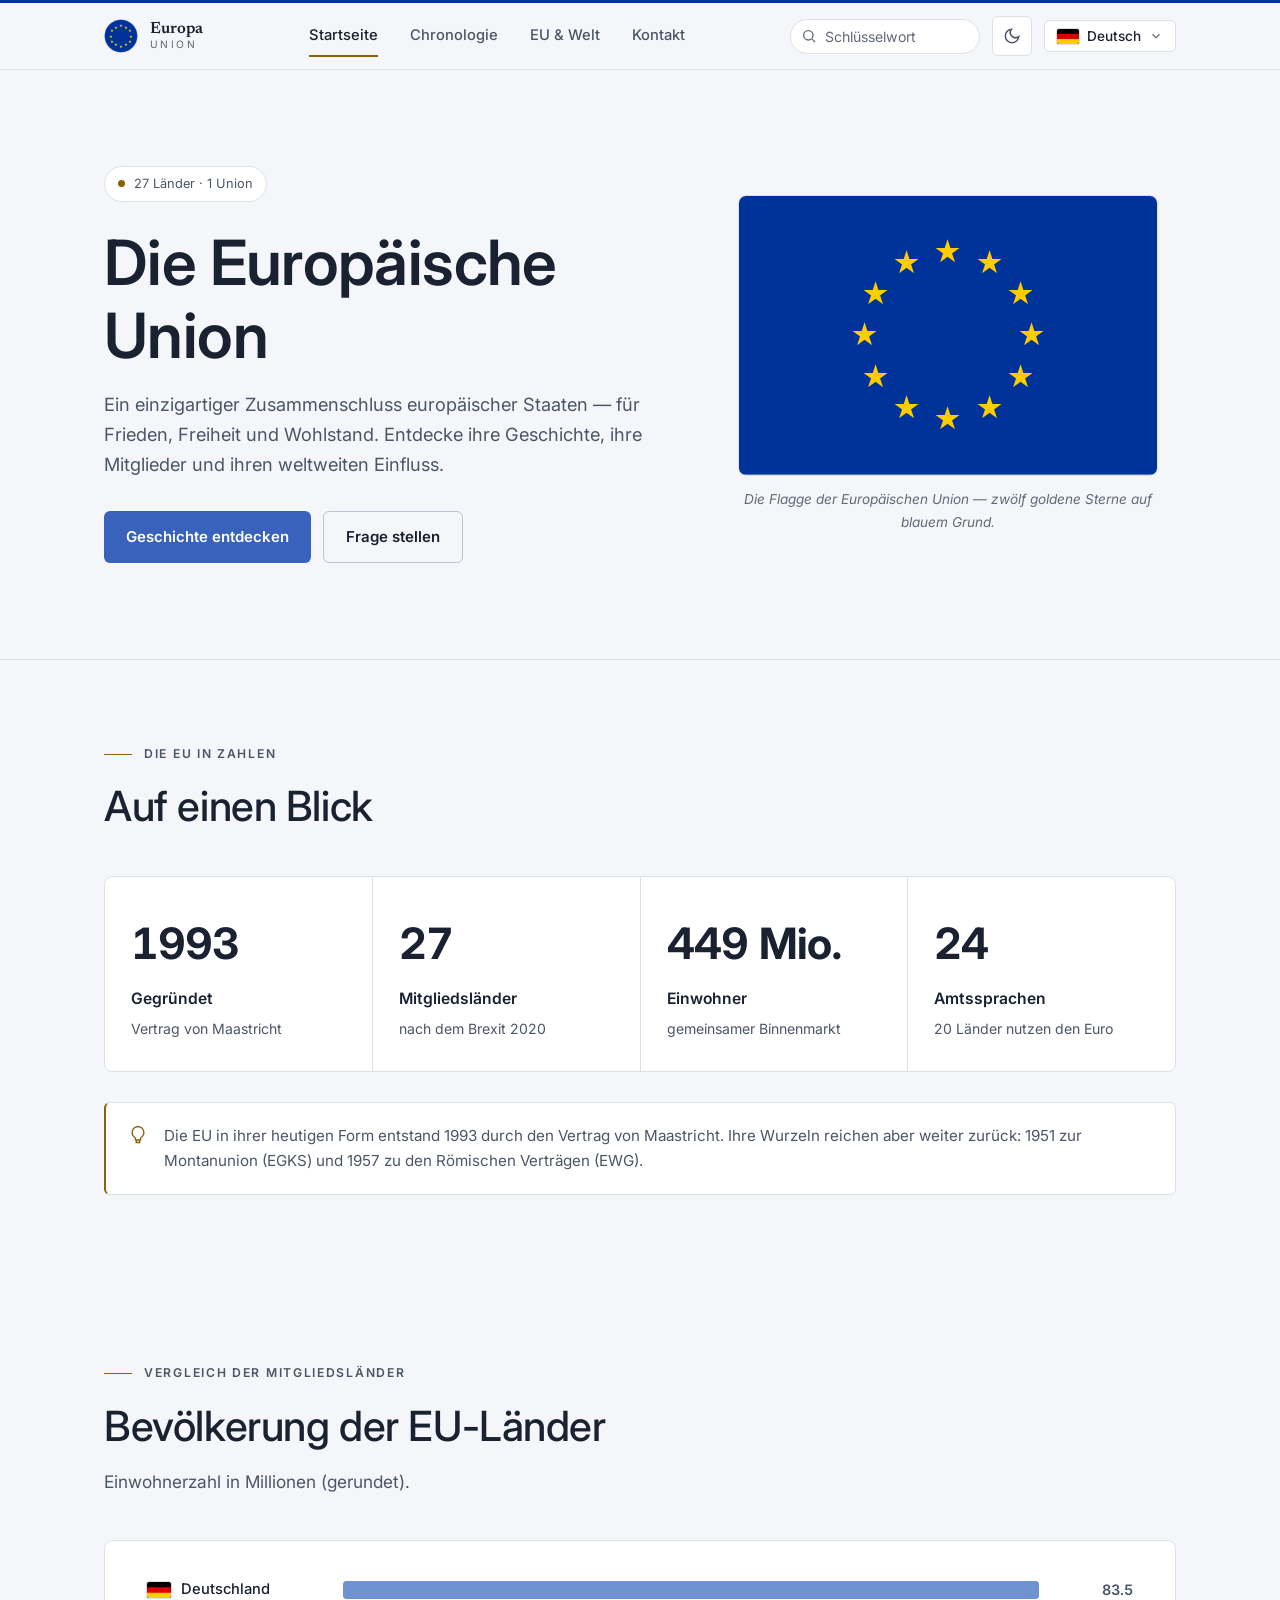
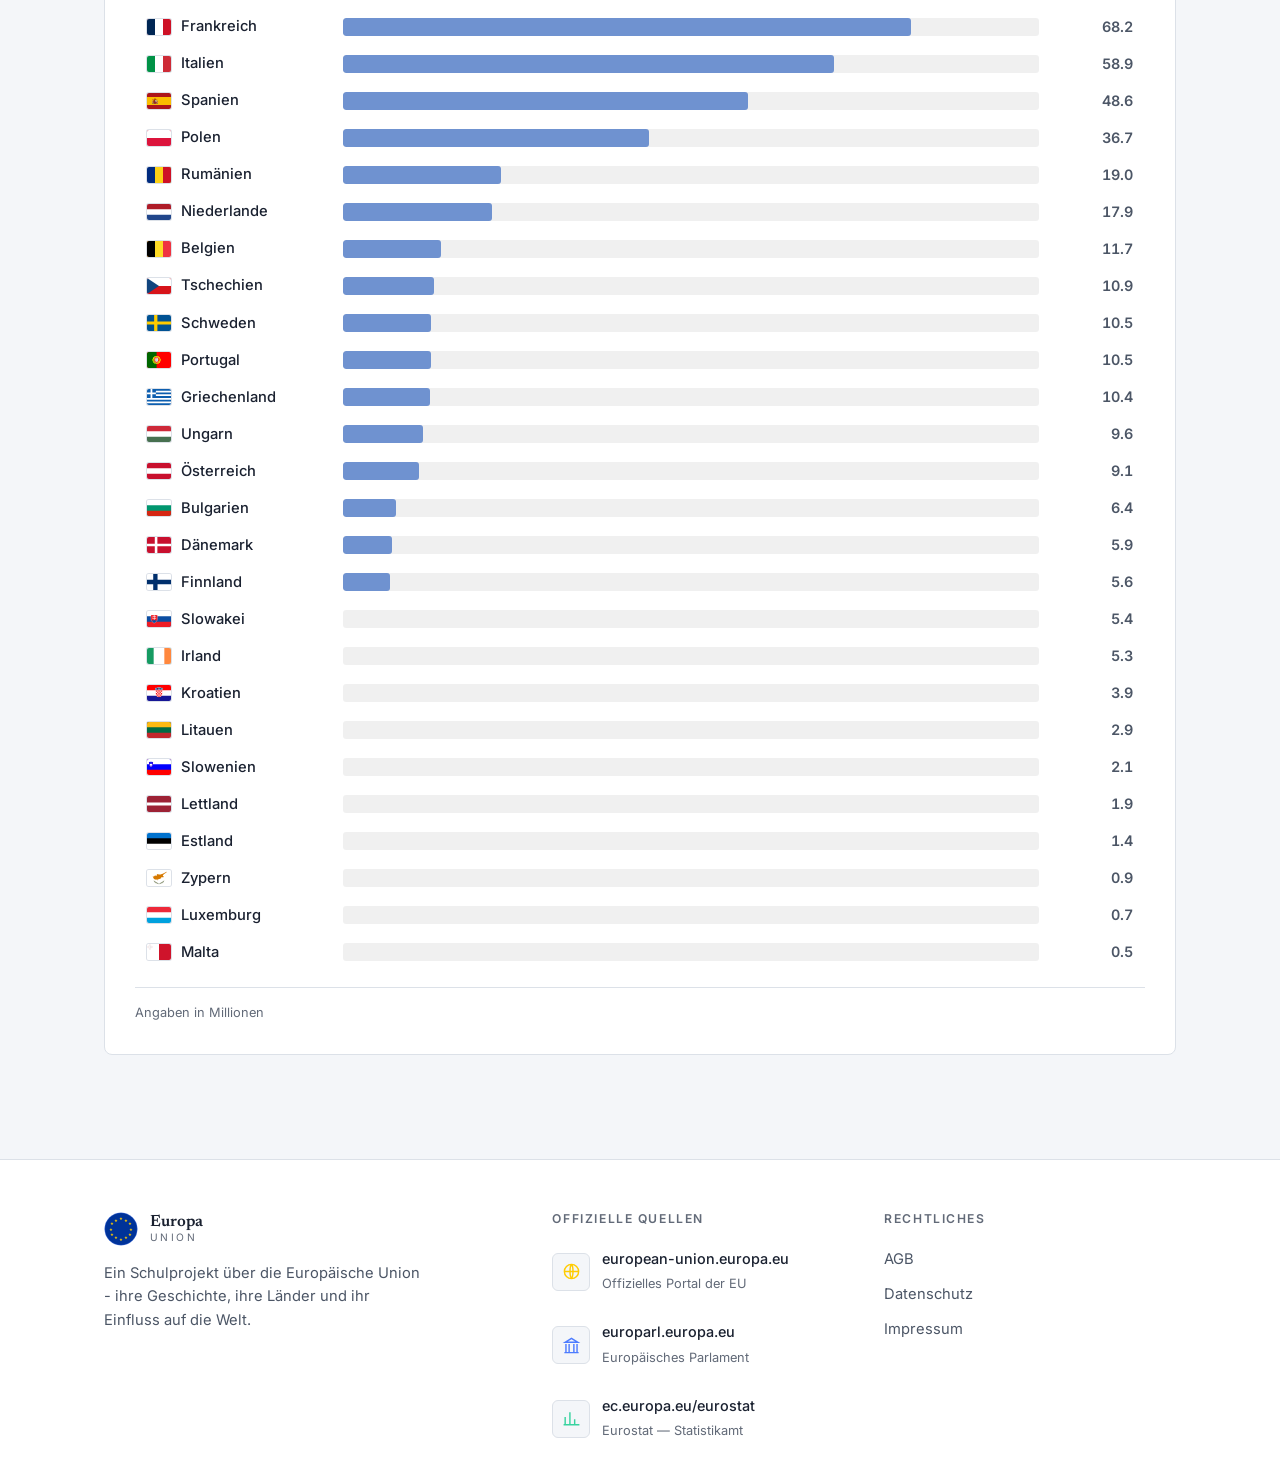
==== commit e8f6c883: "beluchtung korrigiert, text aus diagram entfernt" ====
--- a/index.html
+++ b/index.html
@@ -75,7 +75,6 @@
       <div class="chart reveal">
         <div id="chart-mount"></div>
         <div class="chart-legend">
-          <span data-i18n="chart.legendL"></span>
           <span data-i18n="chart.legendR"></span>
         </div>
       </div>
--- a/css/style.css
+++ b/css/style.css
@@ -1,66 +1,65 @@
-/* Europäische Union — Projektwebsite · Autor: Yana Babenko */
 
 @import url('https://fonts.googleapis.com/css2?family=Newsreader:opsz,wght@6..72,400;6..72,500;6..72,600;6..72,700&family=Inter:wght@400;500;600;700&display=swap');
 
 /* Design Tokens */
 :root {
-  --bg:          #0d1117;
-  --surface:     #151b23;
-  --surface-2:   #1b222c;
-  --border:      #262e3a;
+  --bg:          #f4f6f9;
+  --surface:     #ffffff;
+  --surface-2:   #eef1f6;
+  --border:      #dce1e8;
+  --border-strong:#bcc5d1;
+
+  --blue:        #3862bb;
+  --blue-dim:    #6f92d0;
+  --blue-tint:   #e9eff9;
+  --gold:        #8a6109;
+  --flag-blue:   #003399;
+
+  --text:        #1a2130;
+  --text-muted:  #4c5666;
+  --text-dim:    #626a78;
+
+  --ok:   #2f855a;
+  --err:  #c53030;
+
+  --radius:    8px;
+  --radius-sm: 6px;
+
+  --shadow: 0 10px 30px rgba(15, 23, 42, 0.12);
+
+  --overlay: rgba(0,0,0,.06);
+
+  --maxw: 1120px;
+  --nav-h: 70px;
+
+  --font-serif: "Newsreader", Georgia, "Times New Roman", serif;
+  --font-sans:  "Inter", system-ui, -apple-system, "Segoe UI", Arial, sans-serif;
+
+  --ease: cubic-bezier(0.4, 0, 0.2, 1);
+}
+
+/* Dunkles Thema — überschreibt nur die Farb-Tokens (hell = Standard) */
+:root[data-theme="dark"] {
+  --bg:           #0d1117;
+  --surface:      #151b23;
+  --surface-2:    #1b222c;
+  --border:       #262e3a;
   --border-strong:#38424f;
 
-  --blue:        #4f7bd4;
-  --blue-dim:    #37527f;
-  --blue-tint:   #182339;
-  --gold:        #d9a92e;
-  --flag-blue:   #003399;
-
-  --text:        #e7eaef;
-  --text-muted:  #9aa3b1;
-  --text-dim:    #69727f;
+  --blue:         #4f7bd4;
+  --blue-dim:     #37527f;
+  --blue-tint:    #182339;
+  --gold:         #d9a92e;
+
+  --text:         #e7eaef;
+  --text-muted:   #9aa3b1;
+  --text-dim:     #69727f;
 
   --ok:   #4ba585;
   --err:  #d76b6b;
 
-  --radius:    8px;
-  --radius-sm: 6px;
-
-  --shadow: 0 10px 30px rgba(0, 0, 0, 0.35);
-
   --overlay: rgba(255,255,255,.04);
-
-  --maxw: 1120px;
-  --nav-h: 70px;
-
-  --font-serif: "Newsreader", Georgia, "Times New Roman", serif;
-  --font-sans:  "Inter", system-ui, -apple-system, "Segoe UI", Arial, sans-serif;
-
-  --ease: cubic-bezier(0.4, 0, 0.2, 1);
-}
-
-/* Helles Thema — überschreibt nur die Farb-Tokens (dunkel = Standard) */
-:root[data-theme="light"] {
-  --bg:           #f4f6f9;
-  --surface:      #ffffff;
-  --surface-2:    #eef1f6;
-  --border:       #dce1e8;
-  --border-strong:#bcc5d1;
-
-  --blue:         #3862bb;
-  --blue-dim:     #6f92d0;
-  --blue-tint:    #e9eff9;
-  --gold:         #8a6109;
-
-  --text:         #1a2130;
-  --text-muted:   #4c5666;
-  --text-dim:     #626a78;
-
-  --ok:   #2f855a;
-  --err:  #c53030;
-
-  --overlay: rgba(0,0,0,.06);
-  --shadow:  0 10px 30px rgba(15, 23, 42, 0.12);
+  --shadow:  0 10px 30px rgba(0, 0, 0, 0.35);
 }
 
 /* Reset */
@@ -83,6 +82,10 @@
 
 a { color: inherit; text-decoration: none; }
 img { max-width: 100%; display: block; }
+
+/* Flaggen als lokale SVGs */
+.flag, .cur-flag { object-fit: cover; border-radius: 2px; box-shadow: 0 0 0 1px var(--border); flex-shrink: 0; }
+.cur-flag { width: 22px; height: 15px; }
 button { font-family: inherit; cursor: pointer; border: none; background: none; color: inherit; }
 ul { list-style: none; }
 
@@ -104,6 +107,24 @@
 h2.section-title { font-size: clamp(1.8rem, 3.4vw, 2.6rem); font-weight: 500; }
 .lead { color: var(--text-muted); font-size: 1.08rem; margin-top: 16px; }
 .grad { color: inherit; }
+
+/* Karten */
+.chart, .form-card, .tl-card, .hist-item {
+  background: var(--surface); border: 1px solid var(--border); border-radius: var(--radius);
+}
+/* kleine Steuerelemente der Kopfzeile */
+.lang-btn, .theme-toggle, .burger {
+  background: var(--surface); border: 1px solid var(--border); border-radius: var(--radius-sm);
+}
+/* Aufklapp-Panels (Sprachmenü & Suche) */
+.lang-menu, .search-results {
+  position: absolute; top: calc(100% + 8px); right: 0;
+  background: var(--surface); border: 1px solid var(--border); border-radius: var(--radius);
+  box-shadow: var(--shadow);
+  opacity: 0; visibility: hidden; transform: translateY(-6px);
+  transition: opacity .16s var(--ease), transform .16s var(--ease), visibility .16s;
+}
+.lang.open .lang-menu, .search-results.open { opacity: 1; visibility: visible; transform: translateY(0); }
 
 /* HEADER / NAVIGATION */
 .site-header {
@@ -114,6 +135,7 @@
   border-bottom: 1px solid var(--border);
 }
 .nav { height: 100%; display: flex; align-items: center; justify-content: space-between; gap: 20px; }
+.header-tools { display: flex; align-items: center; gap: 12px; }
 
 /* Logo */
 .logo { display: flex; align-items: center; gap: 12px; }
@@ -140,21 +162,13 @@
 .lang { position: relative; }
 .lang-btn {
   display: flex; align-items: center; gap: 8px;
-  padding: 7px 12px; border: 1px solid var(--border); border-radius: var(--radius-sm);
-  background: var(--surface); color: var(--text); font-weight: 500; font-size: 0.85rem;
+  padding: 7px 12px; color: var(--text); font-weight: 500; font-size: 0.85rem;
   transition: border-color .2s;
 }
 .lang-btn:hover { border-color: var(--border-strong); }
 .lang-btn .chev { transition: transform .2s var(--ease); opacity: .6; }
 .lang.open .lang-btn .chev { transform: rotate(180deg); }
-.lang-menu {
-  position: absolute; right: 0; top: calc(100% + 8px); min-width: 178px;
-  background: var(--surface); border: 1px solid var(--border); border-radius: var(--radius);
-  box-shadow: var(--shadow); padding: 5px; overflow: hidden;
-  opacity: 0; visibility: hidden; transform: translateY(-6px);
-  transition: opacity .16s var(--ease), transform .16s var(--ease), visibility .16s;
-}
-.lang.open .lang-menu { opacity: 1; visibility: visible; transform: translateY(0); }
+.lang-menu { min-width: 178px; padding: 5px; overflow: hidden; }
 .lang-menu button {
   display: flex; align-items: center; gap: 10px; width: 100%; text-align: left;
   padding: 9px 11px; border-radius: var(--radius-sm); font-size: 0.9rem; color: var(--text-muted);
@@ -163,14 +177,13 @@
 .lang-menu button:hover { background: var(--overlay); color: var(--text); }
 .lang-menu button.active { color: var(--text); font-weight: 600; }
 .lang-menu button.active::after { content: "✓"; margin-left: auto; color: var(--gold); }
-.lang-menu .flag { font-size: 1.1rem; }
+.lang-menu .flag { width: 22px; height: 15px; }
 
 /* Thema-Umschalter */
 .theme-toggle {
   display: inline-flex; align-items: center; justify-content: center;
   width: 40px; height: 40px; flex-shrink: 0;
-  border: 1px solid var(--border); border-radius: var(--radius-sm);
-  background: var(--surface); color: var(--text-muted);
+  color: var(--text-muted);
   transition: color .2s, border-color .2s, background .2s;
 }
 .theme-toggle:hover { color: var(--text); border-color: var(--border-strong); }
@@ -191,14 +204,7 @@
 .search input::placeholder { color: var(--text-dim); }
 .search input:focus { outline: none; border-color: var(--border-strong); width: 230px; }
 .search input::-webkit-search-cancel-button { -webkit-appearance: none; }
-.search-results {
-  position: absolute; top: calc(100% + 8px); right: 0; width: min(390px, 82vw);
-  background: var(--surface); border: 1px solid var(--border); border-radius: var(--radius);
-  box-shadow: var(--shadow); overflow: hidden auto; max-height: 62vh;
-  opacity: 0; visibility: hidden; transform: translateY(-6px); z-index: 300;
-  transition: opacity .16s var(--ease), transform .16s var(--ease), visibility .16s;
-}
-.search-results.open { opacity: 1; visibility: visible; transform: translateY(0); }
+.search-results { width: min(390px, 82vw); overflow: hidden auto; max-height: 62vh; z-index: 300; }
 .search-results a {
   display: block; padding: 10px 14px; border-bottom: 1px solid var(--border);
   transition: background .15s;
@@ -214,8 +220,7 @@
 .search-empty { padding: 14px; color: var(--text-dim); font-size: 0.9rem; text-align: center; }
 
 /* Burger (mobile) */
-.burger { display: none; width: 40px; height: 40px; border: 1px solid var(--border);
-  border-radius: var(--radius-sm); background: var(--surface); flex-direction: column; gap: 4px;
+.burger { display: none; width: 40px; height: 40px; flex-direction: column; gap: 4px;
   align-items: center; justify-content: center; }
 .burger span { width: 17px; height: 2px; background: var(--text); border-radius: 2px; }
 
@@ -241,8 +246,10 @@
 .btn-primary:hover { background: #5f89de; transform: translateY(-1px); }
 .btn-ghost { border: 1px solid var(--border-strong); background: transparent; color: var(--text); }
 .btn-ghost:hover { background: var(--surface); }
-.btn-gold { background: var(--gold); color: #2a1f00; }
-.btn-gold:hover { background: #e8ba45; transform: translateY(-1px); }
+.btn-gold { background: var(--gold); color: #fff; }
+.btn-gold:hover { background: #6e4d07; transform: translateY(-1px); }
+:root[data-theme="dark"] .btn-gold { color: #2a1f00; }
+:root[data-theme="dark"] .btn-gold:hover { background: #e8ba45; }
 
 /* EU-Flagge (statisch, echt) */
 .flag-figure { max-width: 420px; margin-inline: auto; }
@@ -268,21 +275,20 @@
   background: var(--surface); border: 1px solid var(--border); border-left: 2px solid var(--gold);
   border-radius: var(--radius-sm); padding: 20px 22px;
 }
-.note-box .ico { color: var(--gold); flex-shrink: 0; margin-top: 2px; }
+.note-box .ico { display: flex; align-items: center; height: calc(0.95rem * 1.7); color: var(--gold); flex-shrink: 0; }
 .note-box .ico svg { width: 20px; height: 20px; }
-.note-box p { color: var(--text-muted); font-size: 0.95rem; }
+.note-box p { color: var(--text-muted); font-size: 0.95rem; line-height: 1.7; }
 
 /* POPULATION CHART */
-.chart {
-  background: var(--surface); border: 1px solid var(--border); border-radius: var(--radius); padding: 30px;
-}
+.chart { padding: 30px; }
 .chart-row {
   display: grid; grid-template-columns: 180px 1fr 78px; align-items: center; gap: 16px;
   padding: 6px 12px; border-radius: var(--radius-sm); transition: background .18s;
+  color: inherit; text-decoration: none; cursor: pointer;
 }
 .chart-row:hover { background: var(--blue-tint); }
 .chart-row .cn { display: flex; align-items: center; gap: 10px; font-weight: 500; font-size: 0.92rem; }
-.chart-row .cn .flag { font-size: 1.15rem; }
+.chart-row .cn .flag { width: 24px; height: 16px; }
 .chart-track { height: 18px; background: var(--overlay); border-radius: 3px; overflow: hidden; }
 .chart-bar {
   height: 100%; width: 0; border-radius: 3px; background: var(--blue-dim);
@@ -303,8 +309,8 @@
   -webkit-mask-image: linear-gradient(90deg, transparent 0, #000 7%, #000 93%, transparent 100%);
           mask-image: linear-gradient(90deg, transparent 0, #000 7%, #000 93%, transparent 100%);
 }
-/* im normalen Fluss (relative) → reserviert Platz und kann die Blöcke darunter nie überlappen */
-.timeline { position: relative; width: 2200px; height: 520px; }
+/* relative im Fluss → reserviert Platz; breiter als der Bildschirm → immer etwas zum Durchlaufen */
+.timeline { position: relative; width: max(2200px, 120vw); height: 520px; }
 .timeline.running {
   animation: tl-pan var(--tl-dur, 26s) ease-in-out infinite,
              tl-fade var(--tl-dur, 26s) ease-in-out infinite;
@@ -335,7 +341,6 @@
 .tl-card {
   position: absolute; left: 50%; transform: translateX(-50%); width: 190px;
   display: block; text-decoration: none; color: inherit; cursor: pointer;
-  background: var(--surface); border: 1px solid var(--border); border-radius: var(--radius);
   padding: 12px; transition: border-color .2s var(--ease), transform .2s var(--ease);
 }
 .tl-card:hover { border-color: var(--gold); transform: translateX(-50%) translateY(-4px); }
@@ -355,14 +360,14 @@
 .history { display: grid; gap: 20px; }
 .hist-item {
   display: grid; grid-template-columns: 240px 1fr; gap: 30px; align-items: stretch;
-  background: var(--surface); border: 1px solid var(--border); border-radius: var(--radius); overflow: hidden;
-  scroll-margin-top: 92px; /* Platz für den fixierten Header beim Anspringen */
+  overflow: hidden;
+  scroll-margin-top: 92px; 
 }
 /* kurzes Aufleuchten, wenn man über den Zeitstrahl hierher springt */
-.hist-item.flash { animation: hist-flash 1.6s var(--ease); }
+.hist-item.flash { animation: hist-flash 1s var(--ease); }
 @keyframes hist-flash {
-  0%   { box-shadow: 0 0 0 0 rgba(217,169,46,0); border-color: var(--gold); }
-  18%  { box-shadow: 0 0 0 3px rgba(217,169,46,.35); border-color: var(--gold); }
+  0%   { box-shadow: 0 0 0 0 rgba(217,169,46,0); border-color: var(--border); }
+  50%  { box-shadow: 0 0 14px 2px rgba(217,169,46,.55); border-color: var(--gold); }
   100% { box-shadow: 0 0 0 0 rgba(217,169,46,0); border-color: var(--border); }
 }
 .hist-item:nth-child(even) { grid-template-columns: 1fr 240px; }
@@ -375,7 +380,6 @@
 .hist-item h3 { font-size: 1.4rem; margin-bottom: 10px; font-weight: 600; }
 .hist-item p { color: var(--text-muted); font-size: 0.98rem; }
 
-/* Image placeholder (falls kein Foto geladen) */
 .ph {
   position: relative; min-height: 190px; height: 100%;
   display: grid; place-items: center; overflow: hidden;
@@ -387,12 +391,14 @@
 .tl-card .ph { border-radius: var(--radius-sm); min-height: 84px; margin-bottom: 8px; border-right: none; }
 
 /* ARTICLE / CMS PAGE */
-.article { max-width: 720px; margin-inline: auto; }
+.article { max-width: none; }
 .article > * + * { margin-top: 20px; }
 .article h2 { font-size: 1.6rem; margin-top: 46px; font-weight: 600; }
 .article h2:first-of-type { margin-top: 0; }
-.article p { color: #c3cbd8; font-size: 1.08rem; line-height: 1.75; }
+.article p { color: var(--text-muted); font-size: 1.08rem; line-height: 1.75; }
 .article figure.ph { border-radius: var(--radius); min-height: 300px; margin-block: 34px; border: 1px solid var(--border); }
+.land-flag { width: 96px; height: auto; border-radius: 4px; box-shadow: 0 4px 18px rgba(0,0,0,.35); }
+.ph .ph-face .land-flag + .yr { margin-top: 12px; }
 .article .callout {
   background: var(--surface); border: 1px solid var(--border); border-left: 2px solid var(--blue);
   border-radius: var(--radius-sm); padding: 22px 24px;
@@ -402,7 +408,7 @@
 
 /* CONTACT FORM */
 .contact-grid { display: grid; grid-template-columns: 1fr 0.78fr; gap: 44px; align-items: start; }
-.form-card { background: var(--surface); border: 1px solid var(--border); border-radius: var(--radius); padding: 32px; }
+.form-card { padding: 32px; }
 .field { margin-bottom: 20px; }
 .field label { display: block; font-weight: 600; font-size: 0.88rem; margin-bottom: 8px; }
 .field input, .field textarea {
@@ -431,7 +437,7 @@
 .contact-aside .info-item span { color: var(--text-muted); font-size: 0.9rem; }
 
 /* LEGAL PAGES */
-.legal { max-width: 720px; margin-inline: auto; }
+.legal { max-width: none; }
 .legal h2 { font-size: 1.25rem; margin-top: 34px; font-weight: 600; }
 .legal h2:first-of-type { margin-top: 0; }
 .legal .note-box + h2 { margin-top: 28px; }
@@ -484,6 +490,11 @@
 @media (prefers-reduced-motion: reduce) {
   * { animation: none !important; scroll-behavior: auto; }
   .reveal { opacity: 1; transform: none; }
+  /* Zeitstrahl weiterhin animieren */
+  .timeline.running {
+    animation: tl-pan var(--tl-dur, 26s) ease-in-out infinite,
+               tl-fade var(--tl-dur, 26s) ease-in-out infinite !important;
+  }
 }
 
 /* RESPONSIVE */
@@ -505,7 +516,6 @@
   .nav-links.open { transform: translateY(0); }
   .nav-links a { width: 100%; padding: 12px 14px; }
   .burger { display: flex; }
-  /* Suche wird per JS ins Burger-Menü verschoben → volle Breite */
   .nav-links .search { width: 100%; margin-bottom: 6px; }
   .nav-links .search input,
   .nav-links .search input:focus { width: 100%; max-width: none; }
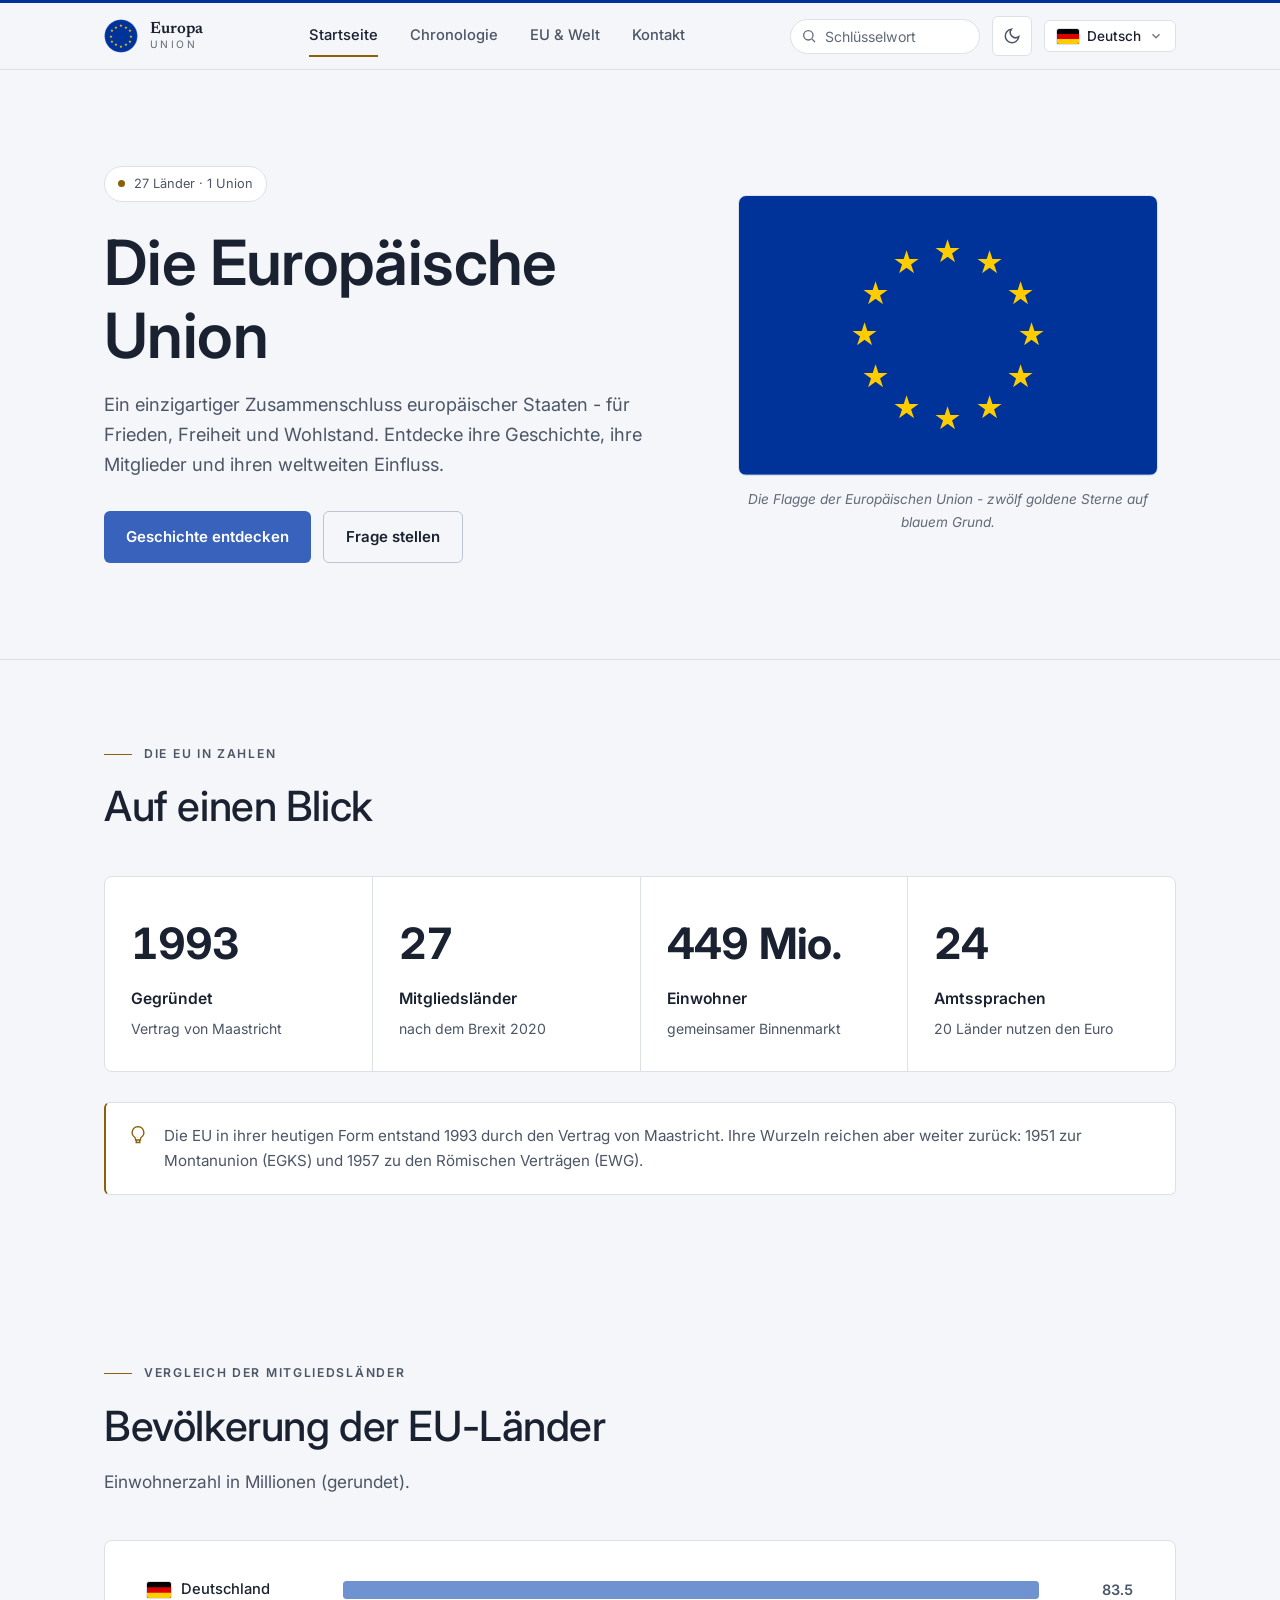
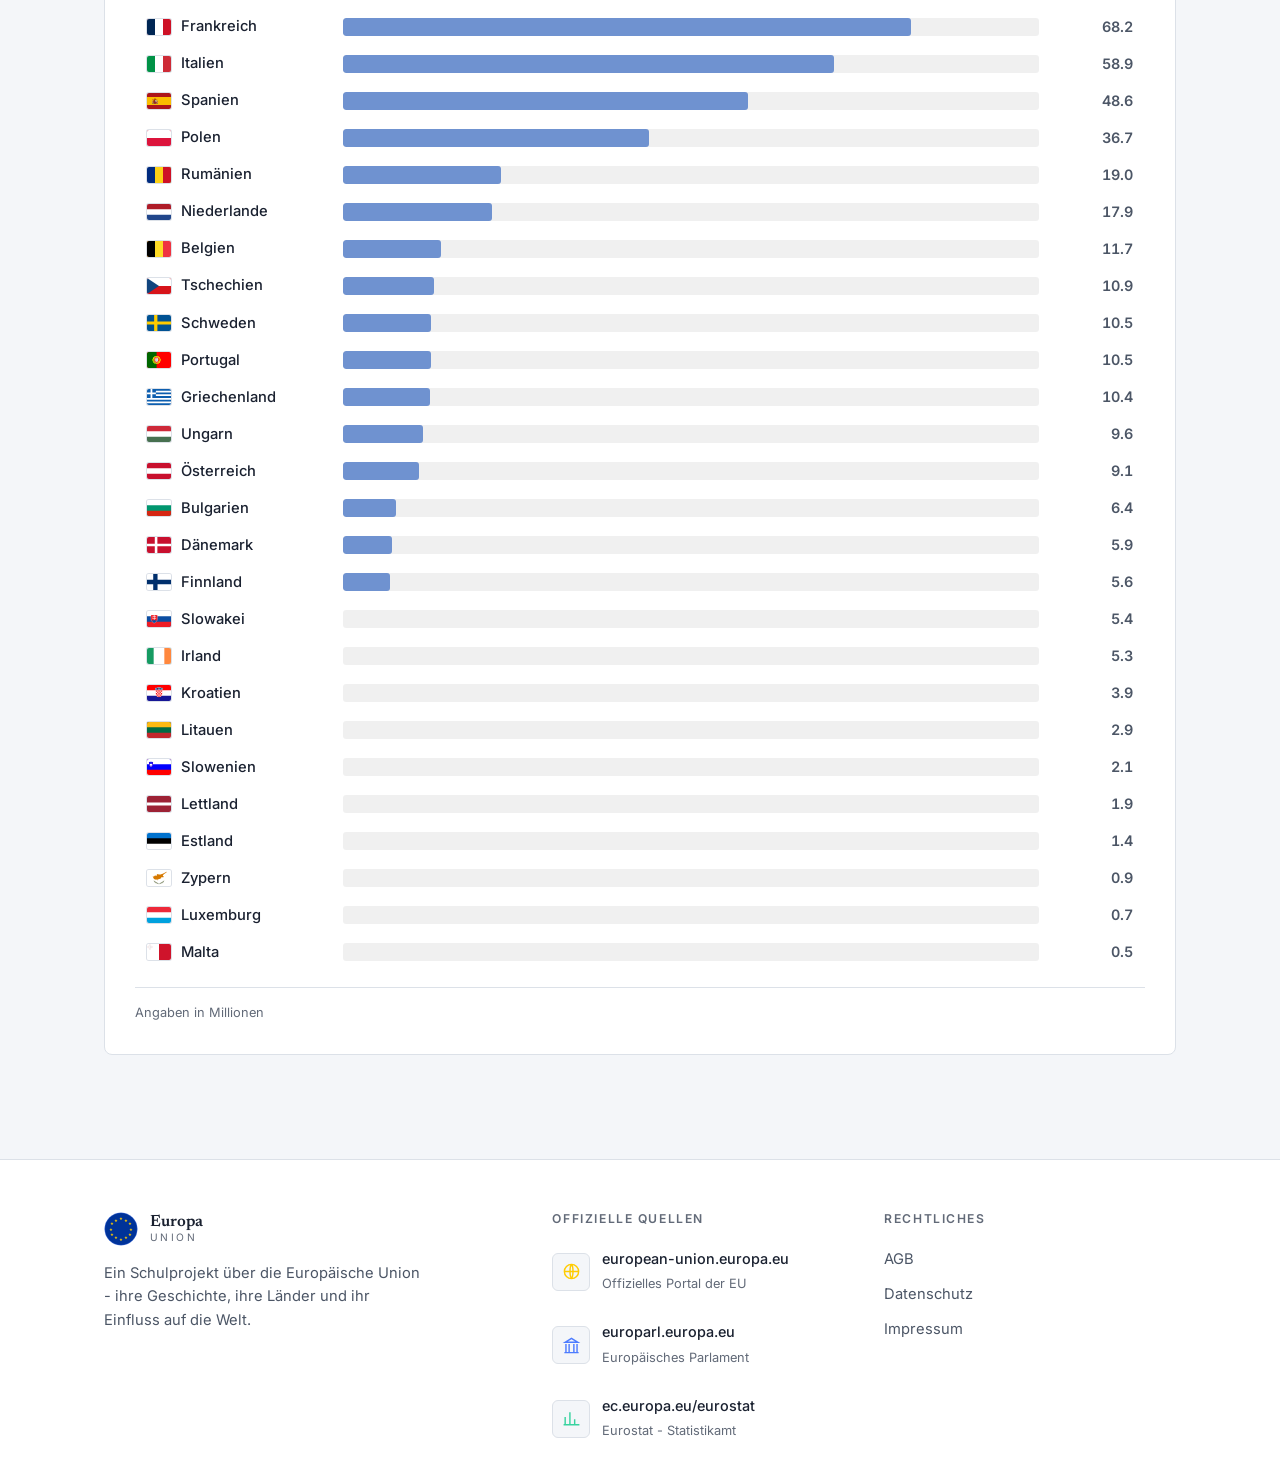
==== commit 7e73f4f4: "- ersetzt" ====
--- a/index.html
+++ b/index.html
@@ -3,7 +3,7 @@
 <head>
   <meta charset="UTF-8">
   <meta name="viewport" content="width=device-width, initial-scale=1.0">
-  <title>Europäische Union — Startseite</title>
+  <title>Europäische Union - Startseite</title>
   <meta name="description" content="Ein Schulprojekt über die Europäische Union: Geschichte, Mitgliedsländer und weltweiter Einfluss.">
   <link rel="stylesheet" href="css/style.css">
   <link rel="icon" href="data:image/svg+xml,<svg xmlns='http://www.w3.org/2000/svg' viewBox='0 0 100 100'><circle cx='50' cy='50' r='48' fill='%23003399'/><text x='50' y='60' font-size='40' text-anchor='middle' fill='%23ffcc00'>★</text></svg>">
--- a/css/style.css
+++ b/css/style.css
@@ -364,11 +364,13 @@
   scroll-margin-top: 92px; 
 }
 /* kurzes Aufleuchten, wenn man über den Zeitstrahl hierher springt */
-.hist-item.flash { animation: hist-flash 1s var(--ease); }
-@keyframes hist-flash {
-  0%   { box-shadow: 0 0 0 0 rgba(217,169,46,0); border-color: var(--border); }
-  50%  { box-shadow: 0 0 14px 2px rgba(217,169,46,.55); border-color: var(--gold); }
-  100% { box-shadow: 0 0 0 0 rgba(217,169,46,0); border-color: var(--border); }
+.history .hist-item {
+  transition: opacity .55s var(--ease), transform .55s var(--ease),
+              box-shadow .3s var(--ease), border-color .3s var(--ease);
+}
+.hist-item.flash {
+  border-color: var(--gold);
+  box-shadow: 0 0 0 1px var(--gold), 0 0 14px 1px rgba(217,169,46,.3);
 }
 .hist-item:nth-child(even) { grid-template-columns: 1fr 240px; }
 .hist-item:nth-child(even) .ph { order: 2; }
@@ -407,6 +409,23 @@
 .article .callout strong { color: var(--text); }
 
 /* CONTACT FORM */
+/* EU-BOT */
+.bot-card { background: var(--surface); border: 1px solid var(--border); border-radius: var(--radius); padding: 24px; }
+.bot-head { display: flex; align-items: center; gap: 12px; padding-bottom: 16px; margin-bottom: 16px; border-bottom: 1px solid var(--border); }
+.bot-avatar { width: 42px; height: 42px; border-radius: 50%; background: var(--blue); color: #ffcc00; display: grid; place-items: center; font-size: 20px; flex-shrink: 0; }
+.bot-head b { display: block; font-size: 1rem; }
+.bot-head small { color: var(--text-muted); font-size: 0.85rem; }
+.bot-log { display: flex; flex-direction: column; gap: 10px; max-height: 340px; overflow-y: auto; padding: 4px; margin-bottom: 14px; }
+.bot-msg { max-width: 82%; padding: 10px 14px; border-radius: 14px; font-size: 0.94rem; line-height: 1.55; white-space: pre-wrap; }
+.bot-msg.bot { align-self: flex-start; background: var(--blue-tint); color: var(--text); border-bottom-left-radius: 4px; }
+.bot-msg.user { align-self: flex-end; background: var(--blue); color: #fff; border-bottom-right-radius: 4px; }
+.bot-input { display: flex; gap: 10px; }
+.bot-input input { flex: 1; padding: 12px 14px; border-radius: var(--radius-sm); background: var(--bg); border: 1px solid var(--border); color: var(--text); font-family: var(--font-sans); font-size: 0.95rem; transition: border-color .2s; }
+.bot-input input:focus { outline: none; border-color: var(--blue); }
+.bot-note { margin-top: 14px; text-align: center; color: var(--text-muted); font-size: 0.9rem; }
+.bot-note a { color: var(--blue); font-weight: 600; }
+#contactForm { scroll-margin-top: 90px; }
+
 .contact-grid { display: grid; grid-template-columns: 1fr 0.78fr; gap: 44px; align-items: start; }
 .form-card { padding: 32px; }
 .field { margin-bottom: 20px; }
